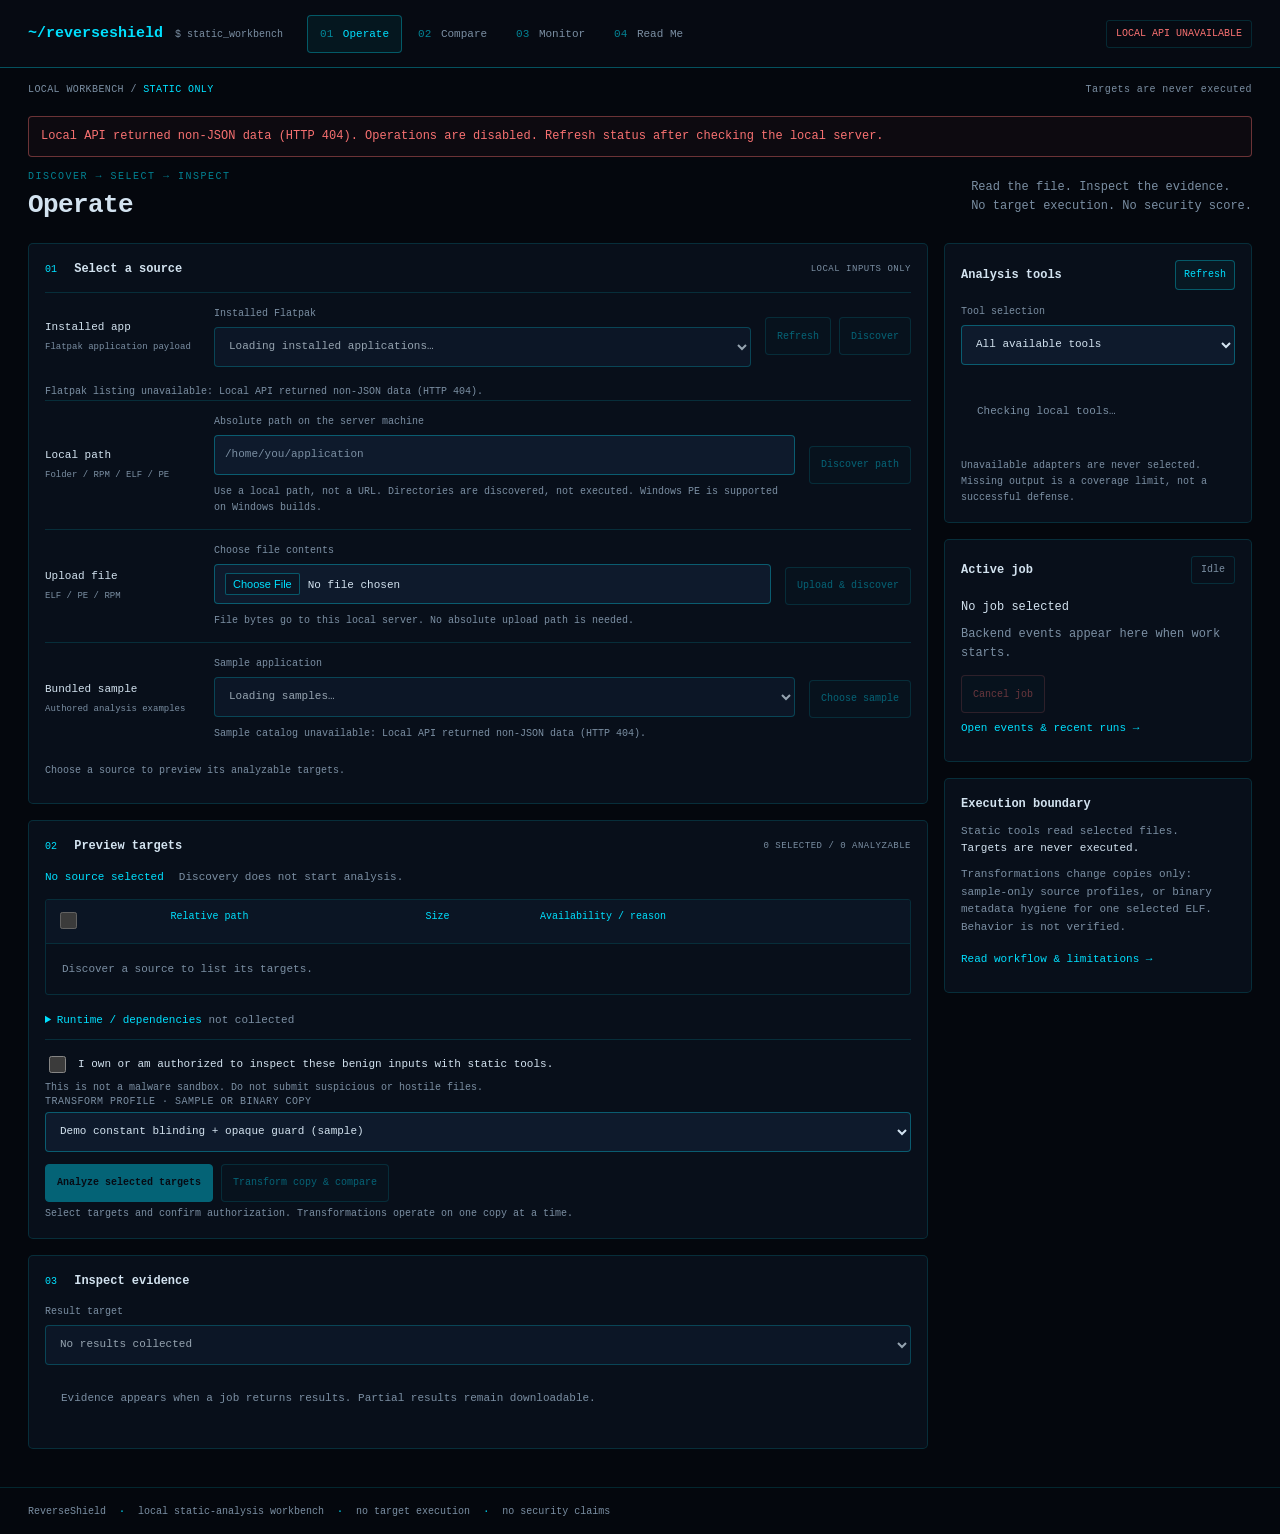
==== static/index.html @ f1658037 "Initial team edition v0.3.0-team" ====
<!doctype html>
<html lang="en">
<head>
  <meta charset="utf-8">
  <meta name="viewport" content="width=device-width,initial-scale=1">
  <meta name="color-scheme" content="dark">
  <title>ReverseShield — Static Analysis Workbench</title>
  <link rel="stylesheet" href="/static/workbench.css">
  <script src="/static/workbench.js" defer></script>
</head>
<body>
<a class="skip-link" href="#main">Skip to workbench</a>
<header class="masthead">
  <div class="brand"><span class="prompt">~/reverseshield</span><span class="path">$ static_workbench</span></div>
  <nav class="tabs" aria-label="Workbench views">
    <button type="button" class="tab active" data-page="operate" aria-current="page"><span>01</span> Operate</button>
    <button type="button" class="tab" data-page="compare"><span>02</span> Compare</button>
    <button type="button" class="tab" data-page="monitor"><span>03</span> Monitor</button>
    <button type="button" class="tab" data-page="readme"><span>04</span> Read Me</button>
  </nav>
  <span class="badge" id="connectionText" role="status">Connecting to local API…</span>
</header>
<main id="main" class="wrap">
  <div class="topline"><span>LOCAL WORKBENCH / <strong>STATIC ONLY</strong></span><span id="versionText">Targets are never executed</span></div>
  <div id="globalMessage" class="notice" role="alert" hidden></div>
  <section id="operate" class="page" aria-labelledby="operateTitle">
    <div class="page-head"><div><p class="eyebrow">Discover → select → inspect</p><h1 id="operateTitle">Operate</h1></div><p class="muted">Read the file. Inspect the evidence.<br>No target execution. No security score.</p></div>
    <div class="workbench-layout">
      <div class="main-col">
        <section class="panel" aria-labelledby="sourceTitle">
          <div class="panel-head"><h2 id="sourceTitle"><span class="step">01</span> Select a source</h2><span class="micro">LOCAL INPUTS ONLY</span></div>
          <div class="source-row"><div class="source-label">Installed app<span>Flatpak application payload</span></div><div class="field"><label for="appSelect">Installed Flatpak</label><select id="appSelect" disabled><option value="">Loading installed applications…</option></select></div><div class="actions"><button type="button" id="refreshAppsBtn" class="btn" disabled>Refresh</button><button type="button" id="discoverAppBtn" class="btn" disabled>Discover</button></div></div>
          <p id="appsMessage" class="field-help">Runtime dependencies are listed separately, not scanned.</p>
          <div class="source-row"><div class="source-label">Local path<span>Folder / RPM / ELF / PE</span></div><div class="field"><label for="localPath">Absolute path on the server machine</label><input id="localPath" type="text" placeholder="/home/you/application" autocomplete="off" spellcheck="false"><span class="field-help">Use a local path, not a URL. Directories are discovered, not executed. Windows PE is supported on Windows builds.</span></div><button type="button" id="discoverPathBtn" class="btn" disabled>Discover path</button></div>
          <div class="source-row"><div class="source-label">Upload file<span>ELF / PE / RPM</span></div><div class="field"><label for="fileInput">Choose file contents</label><input id="fileInput" type="file" accept=".elf,.exe,.dll,.rpm,application/octet-stream,application/x-rpm"><span class="field-help">File bytes go to this local server. No absolute upload path is needed.</span></div><button type="button" id="ingestBtn" class="btn" disabled>Upload & discover</button></div>
          <div class="source-row"><div class="source-label">Bundled sample<span>Authored analysis examples</span></div><div class="field"><label for="sampleSelect">Sample application</label><select id="sampleSelect" disabled><option value="">Loading samples…</option></select><span id="sampleDescription" class="field-help">Compiled samples are inspected, never launched. Windows targets are inspected as PE data.</span></div><button type="button" id="discoverSampleBtn" class="btn" disabled>Choose sample</button></div>
          <p id="discoveryState" class="inline-state" role="status">Choose a source to preview its analyzable targets.</p>
        </section>
        <section class="panel" aria-labelledby="targetsTitle">
          <div class="panel-head"><h2 id="targetsTitle"><span class="step">02</span> Preview targets</h2><span id="selectionCount" class="micro">NO SELECTION</span></div>
          <div class="selection-heading"><strong id="selectionName">No source selected</strong><span id="selectionDetail" class="muted">Discovery does not start analysis.</span></div>
          <div id="discoveryWarnings" class="notice warning" hidden></div>
          <div class="table-wrap targets"><table><caption class="sr-only">Discovered target files</caption><thead><tr><th scope="col"><input id="selectAllTargets" type="checkbox" aria-label="Select all analyzable targets" disabled></th><th scope="col">Relative path</th><th scope="col">Size</th><th scope="col">Availability / reason</th></tr></thead><tbody id="targetRows"><tr><td colspan="4" class="empty">Discover a source to list its targets.</td></tr></tbody></table></div>
          <details class="details"><summary>Runtime / dependencies <span id="runtimeSummary" class="muted">not collected</span></summary><pre id="runtimeDetails">No runtime information collected.</pre></details>
          <div class="run-controls"><label class="authorization"><input id="authorization" type="checkbox"><span>I own or am authorized to inspect these benign inputs with static tools.</span></label><p class="field-help">This is not a malware sandbox. Do not submit suspicious or hostile files.</p><label class="field"><span class="micro">TRANSFORM PROFILE · SAMPLE OR BINARY COPY</span><select id="protectionProfile"><option value="constant_blinding">Demo constant blinding + opaque guard (sample)</option><option value="symbol_removal">GNU symbol removal (sample)</option><option value="binary_hygiene">Binary metadata hygiene (any ELF/PE copy)</option></select></label><div class="actions"><button type="button" id="analyzeBtn" class="btn primary" disabled>Analyze selected targets</button><button type="button" id="stripCompareBtn" class="btn" disabled>Transform copy &amp; compare</button></div><p id="runHint" class="field-help">Select targets and confirm authorization. Source profiles are sample-only; binary metadata hygiene works on one selected ELF/PE copy.</p></div>
        </section>
        <section id="evidencePanel" class="panel" aria-label="Analysis evidence"><div class="panel-head"><h2><span class="step">03</span> Inspect evidence</h2><a id="downloadReportBtn" class="btn compact" hidden download>Download full JSON</a></div><div id="evidenceWarnings" class="notice warning" hidden></div><label class="field result-target" for="resultTargetSelect"><span>Result target</span><select id="resultTargetSelect" disabled><option value="">No results collected</option></select></label><div id="evidenceContent"><p class="empty">Evidence appears when a job returns results. Partial results remain downloadable.</p></div></section>
      </div>
      <aside class="side-col">
        <section class="panel" aria-labelledby="toolsTitle"><div class="panel-head"><h2 id="toolsTitle">Analysis tools</h2><button type="button" id="refreshStatusBtn" class="btn compact">Refresh</button></div><label class="field" for="toolMode"><span>Tool selection</span><select id="toolMode"><option value="all">All available tools</option><option value="manual">Manual selection / opt out</option></select></label><div id="toolList" class="tool-list"><p class="empty">Checking local tools…</p></div><p class="field-help">Unavailable adapters are never selected. Missing output is a coverage limit, not a successful defense.</p></section>
        <section id="activeJobPanel" class="panel" aria-label="Active job"><div class="panel-head"><h2>Active job</h2><span id="jobStatus" class="badge" role="status">Idle</span></div><p id="jobId" class="job-id">No job selected</p><p id="jobLatest" class="muted">Backend events appear here when work starts.</p><div class="actions"><button type="button" id="cancelJobBtn" class="btn danger" disabled>Cancel job</button><button type="button" id="resumeJobBtn" class="btn" hidden>Resume polling</button></div><button type="button" class="text-button" data-page="monitor">Open events & recent runs →</button></section>
        <section class="panel boundary"><h2>Execution boundary</h2><p>Static tools read selected files.<br><strong>Targets are never executed.</strong></p><p>Transformations change copies only: sample-only source profiles, or binary metadata hygiene for one selected ELF. Behavior is not verified.</p><button type="button" class="text-button" data-page="readme">Read workflow & limitations →</button></section>
      </aside>
    </div>
  </section>
  <section id="compare" class="page" hidden aria-labelledby="compareTitle"><div class="page-head"><div><p class="eyebrow">Original / transformed copy</p><h1 id="compareTitle">Compare</h1></div><div class="actions"><a id="comparisonReportLink" class="btn" hidden download>Download full JSON</a><a id="downloadArtifactBtn" class="btn" hidden download>Download stripped copy</a></div></div><div id="comparisonEmpty" class="panel empty">Run a sample comparison or a binary hygiene comparison to inspect before and after evidence.</div><div id="comparisonContent" hidden><div class="notice warning" id="comparisonWarnings"></div><div class="panel comparison-overview"><div class="panel-head"><h2 id="transformationState">Transformation evidence</h2><label class="field" for="compareMode"><span>Comparison view</span><select id="compareMode"><option value="basic">Basic metadata & differences</option><option value="pseudocode">Pseudocode</option><option value="graphs">Graphs</option><option value="all">All evidence</option></select></label></div><div id="transformationDetails"></div><div id="comparisonMetrics"></div><div id="comparisonDiffs"></div></div><p class="field-help comparison-note">Function selectors are independent. Matching names or addresses do not establish equivalent functions or behavior.</p><div class="compare-grid"><section class="panel"><div class="panel-head"><h2>Before · original sample</h2><span class="micro">UNMODIFIED</span></div><div id="compareBefore"></div></section><section class="panel"><div class="panel-head"><h2>After · stripped copy</h2><span class="micro">COPY ONLY</span></div><div id="compareAfter"></div></section></div></div></section>
  <section id="monitor" class="page" hidden aria-labelledby="monitorTitle"><div class="page-head"><div><p class="eyebrow">Backend events / recorded evidence</p><h1 id="monitorTitle">Monitor</h1></div><button type="button" id="refreshJobsBtn" class="btn">Refresh recent jobs</button></div><div class="monitor-layout"><section class="panel"><div class="panel-head"><h2>Live event stream</h2><span class="micro" id="eventCount">NO EVENTS</span></div><p id="monitorJobLabel" class="muted">Choose a job to inspect its events.</p><div id="monitorError" class="notice" hidden></div><div id="jobEvents" class="event-stream" role="log" aria-label="Actual backend job events" aria-live="polite" aria-relevant="additions" tabindex="0"><p class="empty">No backend events received.</p></div><p class="field-help">Only recorded backend events are displayed. No estimated progress or synthetic logs.</p></section><section class="panel"><div class="panel-head"><h2>Recent runs</h2><span class="micro">OPEN / RESUME</span></div><div id="recentJobs"><p class="empty">Loading recent jobs…</p></div><p class="field-help">Open a running job to resume polling. Reopen a finished job to inspect its report.</p></section></div></section>
  <section id="readme" class="page" hidden aria-labelledby="readmeTitle">
    <div class="page-head"><div><p class="eyebrow">Workflow / boundaries</p><h1 id="readmeTitle">Read Me</h1></div></div>
    <div class="read-layout"><article class="panel prose"><h2>From application to evidence</h2><ol><li><strong>Discover a source.</strong> Choose an installed Flatpak, enter an absolute local folder/RPM/ELF path, upload ELF/RPM bytes, or choose a bundled sample.</li><li><strong>Review the preview.</strong> Select the ELF targets you need. Non-analyzable entries show their reason. Runtime dependencies are listed separately; they are not scanned.</li><li><strong>Choose tools and authorize.</strong> All available analysis tools are selected by default. Use manual selection to opt out. Missing tools and partial results remain visible.</li><li><strong>Start a job.</strong> Monitor actual tool and phase events, cancel work when needed, and reopen recent runs. No percentage estimate is invented.</li><li><strong>Inspect the evidence.</strong> Browse metadata, functions, symbols, strings, pseudocode, actual graphs, and raw commands/output. Download the full JSON, including partial results.</li></ol></article><article class="panel prose"><h2>What comparison means</h2><p>Three profiles operate on <strong>copies</strong>: two sample-only source profiles (GNU symbol removal and a demo-grade constant-blinding transformation), and binary metadata hygiene for any selected ELF. Each is followed by a fresh static analysis.</p><p>They are labelled <strong>Symbol removal applied</strong>, <strong>Demo obfuscation applied</strong>, or <strong>Binary metadata hygiene applied</strong>. None is a protection certification or a reverse-engineering resistance score.</p><p>Before and after function selections are independent. Names may disappear after stripping; the interface does not claim matching functions or equivalent behavior.</p><h2>Hard boundaries</h2><ul><li>Targets are never executed. Dynamic analysis is disabled.</li><li>This is not a malware sandbox. Only submit benign files you own or are authorized to inspect.</li><li>Behavior is not verified before or after either transformation.</li><li>Unavailable pseudocode or graphs mean unavailable / not collected, not that a file is secure.</li><li>Displayed evidence can be capped for responsiveness; tool truncation and report limitations are shown. Use JSON for all returned evidence.</li><li>The page uses local assets only: no remote fonts, analysis services, or graph libraries.</li></ul></article></div>
  </section>
</main>
<footer>ReverseShield <span>·</span> local static-analysis workbench <span>·</span> no target execution <span>·</span> no security claims</footer>
<noscript><p class="notice">JavaScript is required to connect to the local analysis API.</p></noscript>
</body>
</html>
---- static/workbench.css ----
:root{
  --bg:#04070d; --bg2:#060a12; --card:#080f1a; --card2:#0b1524; --inset:#0e1a2c;
  --border:rgba(0,229,255,.14); --border-strong:rgba(0,229,255,.32);
  --accent:#00e0ff; --accent-dim:rgba(0,229,255,.55); --teal:#14b8a6;
  --text:#d3e3f0; --muted:#7b8fa3; --dim:#46586a;
  --good:#2dd4bf; --warn:#f5b544; --bad:#f87171;
  --mono:'Space Mono',monospace; --body:'JetBrains Mono',monospace;
  color-scheme:dark;
}
*{box-sizing:border-box}body{margin:0;background:var(--bg);color:var(--text);font:12px/1.6 var(--body);-webkit-font-smoothing:antialiased}button,input,select{font:inherit}button,a,input,select,summary{-webkit-tap-highlight-color:transparent}button{cursor:pointer}button:disabled{opacity:.4;cursor:not-allowed}button:focus-visible,input:focus-visible,select:focus-visible,summary:focus-visible,a:focus-visible,[tabindex]:focus-visible{outline:2px solid var(--accent);outline-offset:3px}input[type=checkbox]{accent-color:var(--accent);width:17px;height:17px;flex-shrink:0}input[type=text],input[type=search],input[type=file],select{min-height:40px;width:100%;min-width:0;color:var(--text);background:var(--inset);border:1px solid var(--border-strong);border-radius:4px;padding:8px 10px}input::placeholder{color:var(--muted)}input[type=file]{font-size:11px}input::file-selector-button{background:var(--card2);color:var(--accent);border:1px solid var(--border-strong);padding:4px 7px;margin-right:8px;border-radius:2px}a{color:var(--accent)}[hidden]{display:none!important}.sr-only{position:absolute;width:1px;height:1px;padding:0;margin:-1px;overflow:hidden;clip:rect(0,0,0,0);white-space:nowrap;border:0}.skip-link{position:fixed;top:-100px;left:20px;z-index:100;background:var(--accent);color:var(--bg);padding:10px}.skip-link:focus{top:10px}
.masthead{display:flex;align-items:center;gap:24px;min-height:68px;padding:12px 28px;background:var(--bg2);border-bottom:1px solid var(--border-strong);flex-wrap:wrap}.brand{font-family:var(--mono);display:flex;gap:12px;align-items:baseline}.prompt{font-weight:bold;color:var(--accent);font-size:15px}.path{color:var(--muted);font-size:10px}.tabs{display:flex;gap:3px;flex:1}.tab{padding:9px 12px;border:1px solid transparent;border-radius:4px;background:transparent;color:var(--muted);font:11px var(--mono);min-height:38px;white-space:nowrap}.tab span{color:var(--accent-dim);margin-right:3px}.tab:hover{color:var(--text);border-color:var(--border)}.tab.active{color:var(--accent);background:rgba(0,229,255,.06);border-color:var(--border-strong)}.badge{border:1px solid var(--border);padding:5px 9px;border-radius:3px;font-size:10px;color:var(--muted);overflow-wrap:anywhere}.badge.good{color:var(--good)}.badge.warning{color:var(--warn)}.badge.bad{color:var(--bad)}.wrap{max-width:1680px;margin:auto;padding:16px 28px 38px}.topline{display:flex;justify-content:space-between;gap:15px;font:10px var(--mono);color:var(--muted);letter-spacing:.4px;margin-bottom:21px}.topline strong{font-weight:400;color:var(--accent)}.page-head{display:flex;justify-content:space-between;gap:20px;align-items:center;margin:0 0 20px}.page-head p{margin:0}.eyebrow{color:var(--accent-dim);text-transform:uppercase;font:10px var(--mono);letter-spacing:1.5px}h1{font:700 26px/1.3 var(--mono);margin:7px 0 0;letter-spacing:-.6px}h2{font:700 12px/1.5 var(--mono);margin:0;color:var(--text)}h3{font:700 11px/1.5 var(--mono);margin:15px 0 8px;color:var(--accent)}p{margin:8px 0}.muted,.field-help{color:var(--muted)}.micro{font:9px var(--mono);color:var(--muted);letter-spacing:.5px}.workbench-layout{display:grid;grid-template-columns:minmax(0,1fr) 308px;gap:16px;align-items:start}.main-col,.side-col{display:grid;gap:16px;min-width:0}.panel{background:var(--card);border:1px solid var(--border);border-radius:5px;min-width:0;padding:16px}.panel-head{display:flex;justify-content:space-between;align-items:center;gap:10px;margin-bottom:14px;flex-wrap:wrap}.step{font-weight:400;color:var(--accent);font-size:10px;margin-right:10px}.source-row{display:grid;grid-template-columns:155px minmax(0,1fr) auto;align-items:center;gap:14px;border-top:1px solid var(--border);padding:13px 0}.source-row:first-of-type{border-top:0}.source-label{color:var(--text);font-size:11px}.source-label span{display:block;color:var(--muted);font-size:9px;margin-top:3px}.field{display:grid;gap:5px;min-width:0;font-size:11px}.field>label,.field>span:first-child{color:var(--muted);font-size:10px}.field-help{font-size:10px;line-height:1.6;margin:4px 0 0}.source-row>.actions{margin:0}.actions{display:flex;gap:8px;align-items:center;flex-wrap:wrap;margin-top:12px}.btn{display:inline-flex;align-items:center;justify-content:center;min-height:38px;padding:8px 11px;border:1px solid var(--border-strong);border-radius:4px;background:rgba(0,229,255,.045);color:var(--accent);font:10px/1.5 var(--mono);text-decoration:none}.btn:hover:not(:disabled){background:rgba(0,229,255,.12)}.btn.primary{background:var(--accent);border-color:var(--accent);color:var(--bg);font-weight:700}.btn.primary:hover:not(:disabled){background:#72efff}.btn.danger{border-color:rgba(248,113,113,.4);color:var(--bad)}.btn.compact{min-height:30px;padding:4px 8px}.text-button{padding:7px 0;border:0;color:var(--accent);background:none;text-align:left;font-size:11px}.inline-state{font-size:10px;color:var(--muted);min-height:16px}.notice{border:1px solid rgba(248,113,113,.4);border-radius:4px;background:rgba(248,113,113,.04);padding:10px 12px;margin:0 0 14px;color:var(--bad);overflow-wrap:anywhere}.notice.warning{color:var(--warn);border-color:rgba(245,181,68,.3);background:rgba(245,181,68,.04)}.notice ul{margin:5px 0;padding-left:18px}.selection-heading{display:flex;flex-wrap:wrap;gap:7px 15px;font-size:11px;margin-bottom:12px;overflow-wrap:anywhere}.selection-heading strong{color:var(--accent);font-weight:400}.table-wrap{overflow:auto;border:1px solid var(--border);border-radius:3px;max-height:410px}table{width:100%;border-collapse:collapse;font-size:11px}th,td{text-align:left;padding:9px 10px;border-bottom:1px solid var(--border);vertical-align:top}th{font:10px/1.5 var(--mono);color:var(--accent);background:var(--card2);position:sticky;top:0;z-index:1;white-space:nowrap}td{overflow-wrap:anywhere}tr:last-child td{border-bottom:0}tr.selected{background:rgba(0,229,255,.045)}td.path-cell{min-width:200px}td .muted{display:block;font-size:10px}.empty{color:var(--muted);padding:16px;font-size:11px;line-height:1.7}.details{border-bottom:1px solid var(--border);margin-top:8px}summary{cursor:pointer;padding:9px 0;color:var(--accent);font-size:11px}pre{white-space:pre-wrap;overflow-wrap:anywhere;overflow:auto;font:11px/1.7 var(--body);padding:13px;background:var(--bg2);border:1px solid var(--border);border-radius:3px;max-height:460px;margin:8px 0}.run-controls{padding-top:13px}.authorization{display:flex;align-items:center;gap:9px;font-size:11px;cursor:pointer}.tool-list{display:grid;margin:13px 0}.tool-row{display:flex;align-items:flex-start;gap:9px;padding:10px 0;border-bottom:1px solid var(--border);min-width:0}.tool-row:last-child{border-bottom:0}.tool-copy{min-width:0;flex:1}.tool-copy strong{font-size:11px;font-weight:400}.tool-copy small{display:block;color:var(--muted);font-size:9px;overflow-wrap:anywhere}.tool-state{font-size:9px;color:var(--good);white-space:nowrap}.tool-state.missing{color:var(--warn)}.boundary{font-size:11px;color:var(--muted)}.boundary h2{margin-bottom:10px}.boundary strong{color:var(--text);font-weight:400}.read-layout{display:grid;grid-template-columns:1.1fr 1fr;gap:16px}.prose{font-size:12px;color:var(--muted);padding:22px}.prose h2{color:var(--accent);margin:4px 0 14px}.prose li{margin:12px 0}.prose strong{color:var(--text);font-weight:400}.prose ul,.prose ol{padding-left:20px}footer{border-top:1px solid var(--border);padding:18px 28px;color:var(--muted);font:10px var(--mono)}footer span{color:var(--accent);margin:0 7px}
@media(min-width:1500px){.source-row{grid-template-columns:180px minmax(0,1fr) auto}}
@media(max-width:1100px){.masthead{gap:12px}.masthead>.badge{margin-left:auto}.brand .path{display:none}.workbench-layout{grid-template-columns:minmax(0,1fr) 270px}.source-row{grid-template-columns:1fr auto}.source-label{grid-column:1/-1;display:flex;gap:12px;align-items:baseline}.source-label span{margin:0}.source-row .field{grid-column:1}.wrap{padding-inline:18px}}
@media(max-width:850px){.workbench-layout{grid-template-columns:1fr}.side-col{grid-template-columns:1fr 1fr}.boundary{grid-column:1/-1}.read-layout{grid-template-columns:1fr}.masthead{padding:12px 18px}.tabs{order:3;width:100%;flex:auto}.wrap{padding-inline:14px}.page-head{align-items:flex-start}.topline{font-size:9px}.tool-list{max-height:400px;overflow:auto}}
@media(max-width:560px){.side-col{grid-template-columns:1fr}.page-head{display:block}.page-head>.muted{margin-top:9px}.source-row{grid-template-columns:1fr}.source-row .field{grid-column:auto}.source-row>.btn{justify-self:start}.source-label{grid-column:auto}.panel{padding:12px}.tab{flex:1;padding:9px 5px}.tab span{display:none}.badge{font-size:9px}.brand .prompt{font-size:13px}.btn,button.tab,select,input[type=text],input[type=file]{min-height:44px}.topline{flex-wrap:wrap;gap:5px}.authorization{align-items:flex-start}.actions .btn{flex:1}.source-row .actions .btn{flex:initial}footer{line-height:1.8}.read-layout .panel{padding:16px}}
@media(prefers-reduced-motion:reduce){*,*::before,*::after{animation:none!important;transition:none!important;scroll-behavior:auto!important}}
.event-row{display:grid;grid-template-columns:190px 170px minmax(0,1fr);gap:10px;padding:6px 0;border-bottom:1px solid var(--border);font:10px/1.55 var(--mono);align-items:baseline}
.event-row span{min-width:0;overflow-wrap:anywhere}
.event-time{color:var(--dim)}
.event-context{color:var(--accent-dim)}
.event-message{color:var(--text)}
.event-error .event-message{color:var(--bad)}
@media(max-width:850px){.event-row{grid-template-columns:1fr;gap:1px;padding:7px 0}}
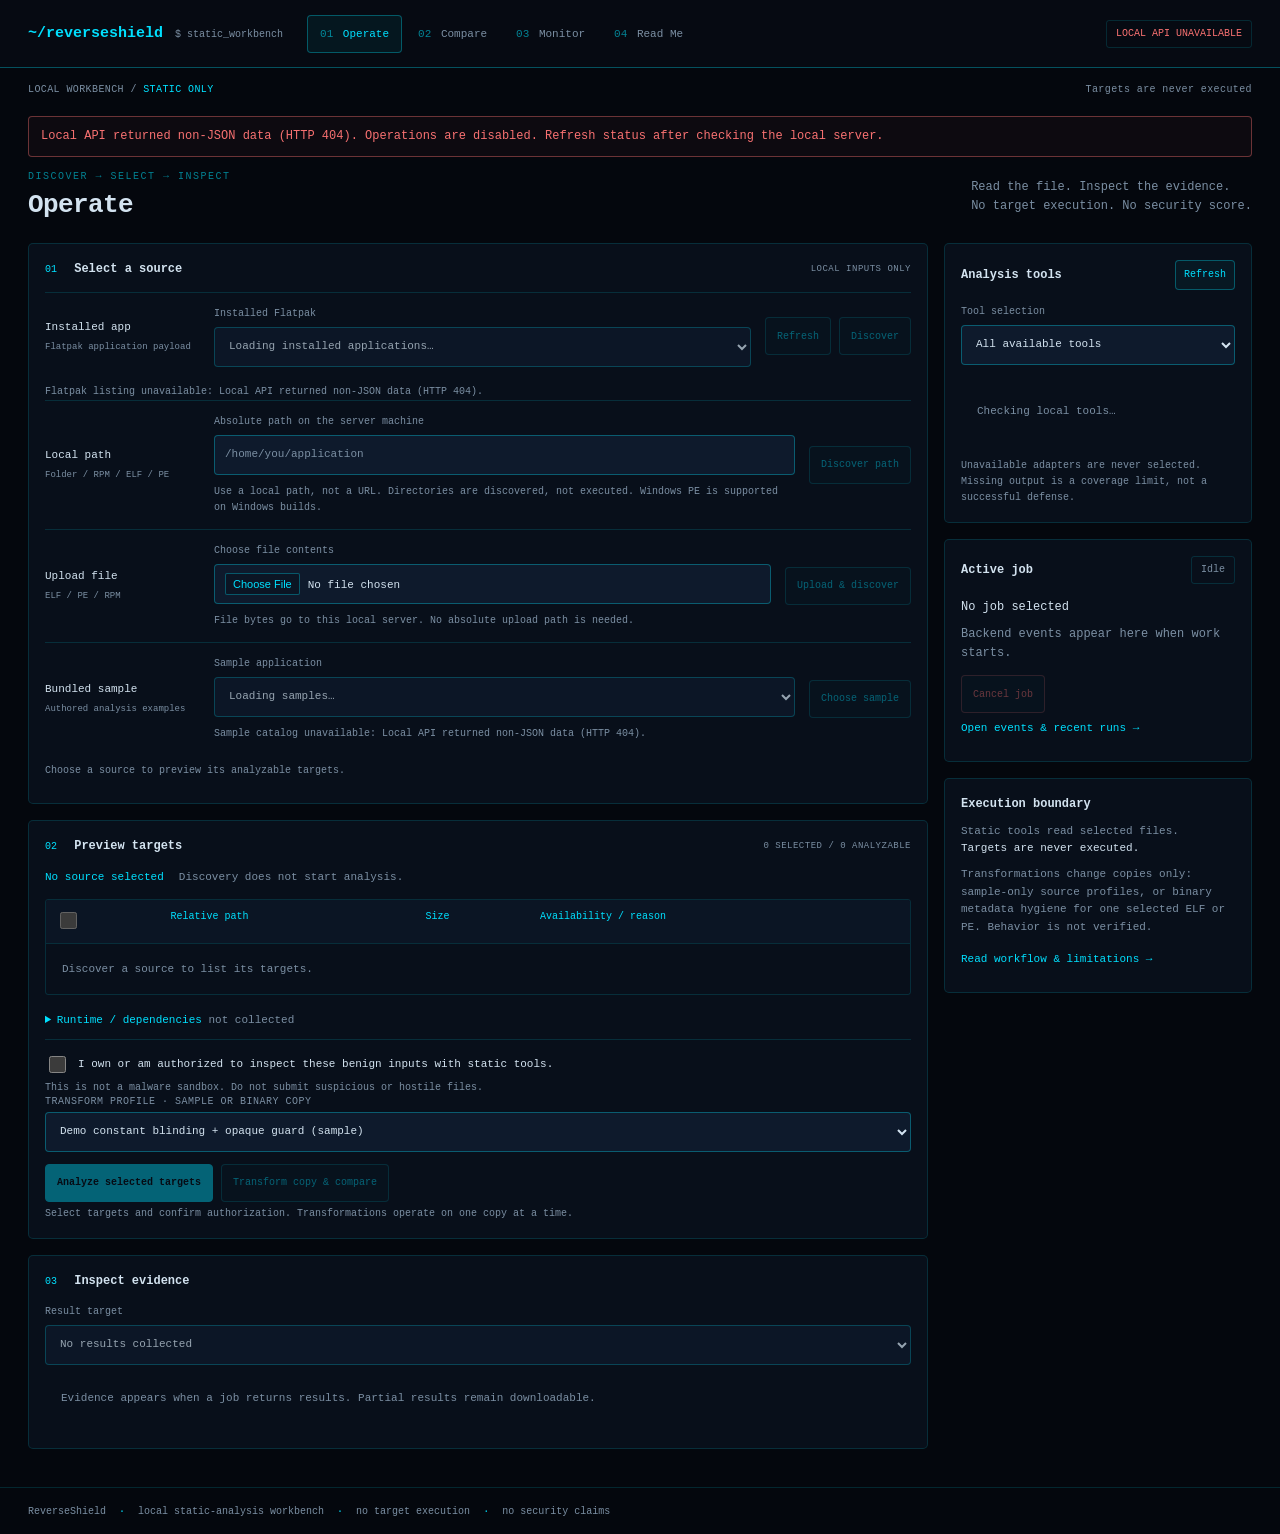
==== commit ee283a30: "feat: complete Day 1 Windows PE baseline" ====
--- a/static/index.html
+++ b/static/index.html
@@ -49,7 +49,7 @@
       <aside class="side-col">
         <section class="panel" aria-labelledby="toolsTitle"><div class="panel-head"><h2 id="toolsTitle">Analysis tools</h2><button type="button" id="refreshStatusBtn" class="btn compact">Refresh</button></div><label class="field" for="toolMode"><span>Tool selection</span><select id="toolMode"><option value="all">All available tools</option><option value="manual">Manual selection / opt out</option></select></label><div id="toolList" class="tool-list"><p class="empty">Checking local tools…</p></div><p class="field-help">Unavailable adapters are never selected. Missing output is a coverage limit, not a successful defense.</p></section>
         <section id="activeJobPanel" class="panel" aria-label="Active job"><div class="panel-head"><h2>Active job</h2><span id="jobStatus" class="badge" role="status">Idle</span></div><p id="jobId" class="job-id">No job selected</p><p id="jobLatest" class="muted">Backend events appear here when work starts.</p><div class="actions"><button type="button" id="cancelJobBtn" class="btn danger" disabled>Cancel job</button><button type="button" id="resumeJobBtn" class="btn" hidden>Resume polling</button></div><button type="button" class="text-button" data-page="monitor">Open events & recent runs →</button></section>
-        <section class="panel boundary"><h2>Execution boundary</h2><p>Static tools read selected files.<br><strong>Targets are never executed.</strong></p><p>Transformations change copies only: sample-only source profiles, or binary metadata hygiene for one selected ELF. Behavior is not verified.</p><button type="button" class="text-button" data-page="readme">Read workflow & limitations →</button></section>
+        <section class="panel boundary"><h2>Execution boundary</h2><p>Static tools read selected files.<br><strong>Targets are never executed.</strong></p><p>Transformations change copies only: sample-only source profiles, or binary metadata hygiene for one selected ELF or PE. Behavior is not verified.</p><button type="button" class="text-button" data-page="readme">Read workflow & limitations →</button></section>
       </aside>
     </div>
   </section>
@@ -57,7 +57,7 @@
   <section id="monitor" class="page" hidden aria-labelledby="monitorTitle"><div class="page-head"><div><p class="eyebrow">Backend events / recorded evidence</p><h1 id="monitorTitle">Monitor</h1></div><button type="button" id="refreshJobsBtn" class="btn">Refresh recent jobs</button></div><div class="monitor-layout"><section class="panel"><div class="panel-head"><h2>Live event stream</h2><span class="micro" id="eventCount">NO EVENTS</span></div><p id="monitorJobLabel" class="muted">Choose a job to inspect its events.</p><div id="monitorError" class="notice" hidden></div><div id="jobEvents" class="event-stream" role="log" aria-label="Actual backend job events" aria-live="polite" aria-relevant="additions" tabindex="0"><p class="empty">No backend events received.</p></div><p class="field-help">Only recorded backend events are displayed. No estimated progress or synthetic logs.</p></section><section class="panel"><div class="panel-head"><h2>Recent runs</h2><span class="micro">OPEN / RESUME</span></div><div id="recentJobs"><p class="empty">Loading recent jobs…</p></div><p class="field-help">Open a running job to resume polling. Reopen a finished job to inspect its report.</p></section></div></section>
   <section id="readme" class="page" hidden aria-labelledby="readmeTitle">
     <div class="page-head"><div><p class="eyebrow">Workflow / boundaries</p><h1 id="readmeTitle">Read Me</h1></div></div>
-    <div class="read-layout"><article class="panel prose"><h2>From application to evidence</h2><ol><li><strong>Discover a source.</strong> Choose an installed Flatpak, enter an absolute local folder/RPM/ELF path, upload ELF/RPM bytes, or choose a bundled sample.</li><li><strong>Review the preview.</strong> Select the ELF targets you need. Non-analyzable entries show their reason. Runtime dependencies are listed separately; they are not scanned.</li><li><strong>Choose tools and authorize.</strong> All available analysis tools are selected by default. Use manual selection to opt out. Missing tools and partial results remain visible.</li><li><strong>Start a job.</strong> Monitor actual tool and phase events, cancel work when needed, and reopen recent runs. No percentage estimate is invented.</li><li><strong>Inspect the evidence.</strong> Browse metadata, functions, symbols, strings, pseudocode, actual graphs, and raw commands/output. Download the full JSON, including partial results.</li></ol></article><article class="panel prose"><h2>What comparison means</h2><p>Three profiles operate on <strong>copies</strong>: two sample-only source profiles (GNU symbol removal and a demo-grade constant-blinding transformation), and binary metadata hygiene for any selected ELF. Each is followed by a fresh static analysis.</p><p>They are labelled <strong>Symbol removal applied</strong>, <strong>Demo obfuscation applied</strong>, or <strong>Binary metadata hygiene applied</strong>. None is a protection certification or a reverse-engineering resistance score.</p><p>Before and after function selections are independent. Names may disappear after stripping; the interface does not claim matching functions or equivalent behavior.</p><h2>Hard boundaries</h2><ul><li>Targets are never executed. Dynamic analysis is disabled.</li><li>This is not a malware sandbox. Only submit benign files you own or are authorized to inspect.</li><li>Behavior is not verified before or after either transformation.</li><li>Unavailable pseudocode or graphs mean unavailable / not collected, not that a file is secure.</li><li>Displayed evidence can be capped for responsiveness; tool truncation and report limitations are shown. Use JSON for all returned evidence.</li><li>The page uses local assets only: no remote fonts, analysis services, or graph libraries.</li></ul></article></div>
+    <div class="read-layout"><article class="panel prose"><h2>From application to evidence</h2><ol><li><strong>Discover a source.</strong> Choose an installed Flatpak, enter an absolute local folder/RPM/ELF/PE path, upload ELF/PE/RPM bytes, or choose a bundled sample.</li><li><strong>Review the preview.</strong> Select the ELF or PE targets you need. Each target shows its detected format. Non-analyzable entries show their reason. Runtime dependencies are listed separately; they are not scanned.</li><li><strong>Choose tools and authorize.</strong> All available analysis tools are selected by default. Use manual selection to opt out. Missing tools and partial results remain visible.</li><li><strong>Start a job.</strong> Monitor actual tool and phase events, cancel work when needed, and reopen recent runs. No percentage estimate is invented.</li><li><strong>Inspect the evidence.</strong> Browse metadata, functions, symbols, strings, pseudocode, actual graphs, and raw commands/output. Download the full JSON, including partial results.</li></ol></article><article class="panel prose"><h2>What comparison means</h2><p>Three profiles operate on <strong>copies</strong>: two sample-only source profiles (GNU symbol removal and a demo-grade constant-blinding transformation), and binary metadata hygiene for any selected ELF or PE. Each is followed by a fresh static analysis.</p><p>They are labelled <strong>Symbol removal applied</strong>, <strong>Demo obfuscation applied</strong>, or <strong>Binary metadata hygiene applied</strong>. None is a protection certification or a reverse-engineering resistance score.</p><p>Before and after function selections are independent. Names may disappear after stripping; the interface does not claim matching functions or equivalent behavior.</p><h2>Hard boundaries</h2><ul><li>Targets are never executed. Dynamic analysis is disabled.</li><li>This is not a malware sandbox. Only submit benign files you own or are authorized to inspect.</li><li>Behavior is not verified before or after either transformation.</li><li>Unavailable pseudocode or graphs mean unavailable / not collected, not that a file is secure.</li><li>Displayed evidence can be capped for responsiveness; tool truncation and report limitations are shown. Use JSON for all returned evidence.</li><li>The page uses local assets only: no remote fonts, analysis services, or graph libraries.</li></ul></article></div>
   </section>
 </main>
 <footer>ReverseShield <span>·</span> local static-analysis workbench <span>·</span> no target execution <span>·</span> no security claims</footer>
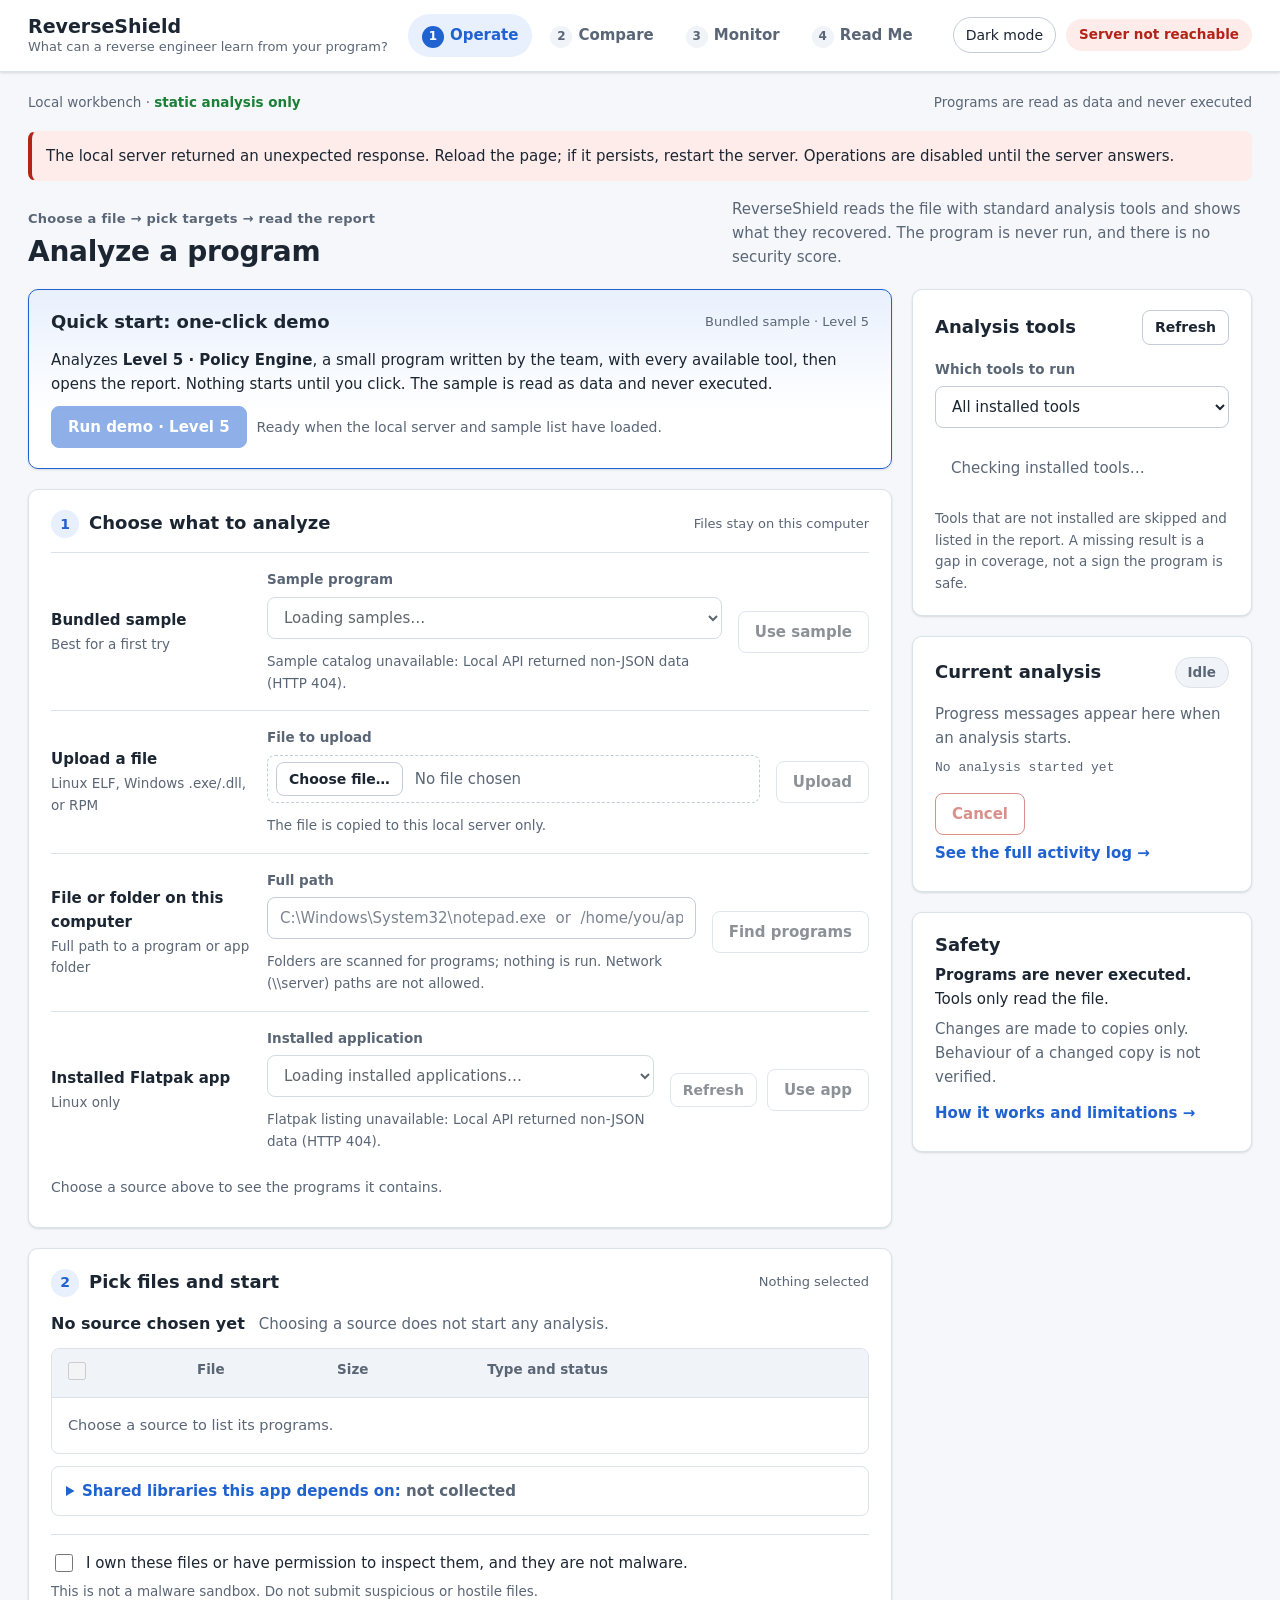
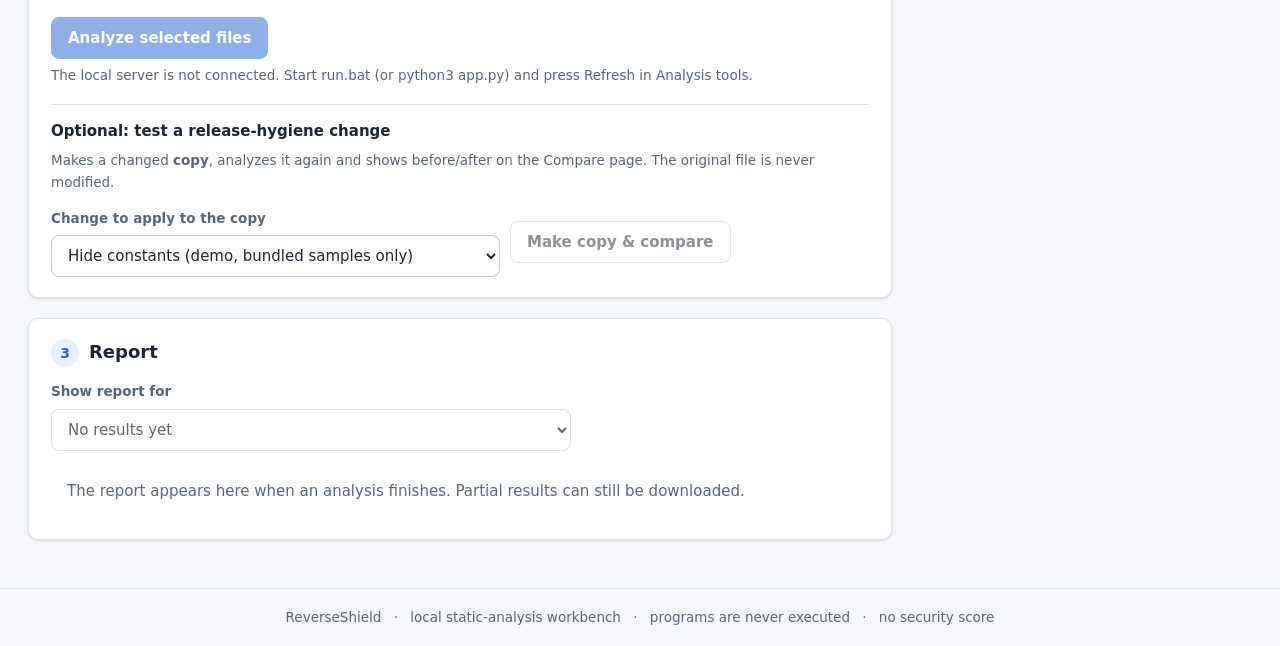
==== commit a5a34278: "Day 2 (Zayed): content metrics, Ghidra limits, one-click demo, comparison, security fixes **Descript" ====
--- a/static/index.html
+++ b/static/index.html
@@ -3,64 +3,215 @@
 <head>
   <meta charset="utf-8">
   <meta name="viewport" content="width=device-width,initial-scale=1">
-  <meta name="color-scheme" content="dark">
-  <title>ReverseShield — Static Analysis Workbench</title>
+  <meta name="color-scheme" content="light dark">
+  <title>ReverseShield — Reverse-Engineering Exposure Workbench</title>
   <link rel="stylesheet" href="/static/workbench.css">
   <script src="/static/workbench.js" defer></script>
 </head>
 <body>
 <a class="skip-link" href="#main">Skip to workbench</a>
 <header class="masthead">
-  <div class="brand"><span class="prompt">~/reverseshield</span><span class="path">$ static_workbench</span></div>
+  <div class="brand"><span class="prompt">ReverseShield</span><span class="path">What can a reverse engineer learn from your program?</span></div>
   <nav class="tabs" aria-label="Workbench views">
-    <button type="button" class="tab active" data-page="operate" aria-current="page"><span>01</span> Operate</button>
-    <button type="button" class="tab" data-page="compare"><span>02</span> Compare</button>
-    <button type="button" class="tab" data-page="monitor"><span>03</span> Monitor</button>
-    <button type="button" class="tab" data-page="readme"><span>04</span> Read Me</button>
+    <button type="button" class="tab active" data-page="operate" aria-current="page"><span>1</span>Operate</button>
+    <button type="button" class="tab" data-page="compare"><span>2</span>Compare</button>
+    <button type="button" class="tab" data-page="monitor"><span>3</span>Monitor</button>
+    <button type="button" class="tab" data-page="readme"><span>4</span>Read Me</button>
   </nav>
-  <span class="badge" id="connectionText" role="status">Connecting to local API…</span>
+  <div class="header-tools">
+    <button type="button" id="themeToggle" class="theme-toggle" aria-pressed="false">Dark mode</button>
+    <span class="badge" id="connectionText" role="status">Connecting to the local server…</span>
+  </div>
 </header>
 <main id="main" class="wrap">
-  <div class="topline"><span>LOCAL WORKBENCH / <strong>STATIC ONLY</strong></span><span id="versionText">Targets are never executed</span></div>
+  <div class="topline"><span>Local workbench · <strong>static analysis only</strong></span><span id="versionText">Programs are read as data and never executed</span></div>
   <div id="globalMessage" class="notice" role="alert" hidden></div>
+
   <section id="operate" class="page" aria-labelledby="operateTitle">
-    <div class="page-head"><div><p class="eyebrow">Discover → select → inspect</p><h1 id="operateTitle">Operate</h1></div><p class="muted">Read the file. Inspect the evidence.<br>No target execution. No security score.</p></div>
+    <div class="page-head">
+      <div><p class="eyebrow">Choose a file → pick targets → read the report</p><h1 id="operateTitle">Analyze a program</h1></div>
+      <p class="muted">ReverseShield reads the file with standard analysis tools and shows what they recovered. The program is never run, and there is no security score.</p>
+    </div>
     <div class="workbench-layout">
       <div class="main-col">
+        <section class="panel demo-panel" aria-labelledby="demoTitle">
+          <div class="panel-head"><h2 id="demoTitle">Quick start: one-click demo</h2><span class="micro">Bundled sample · Level 5</span></div>
+          <p>Analyzes <strong>Level 5 · Policy Engine</strong>, a small program written by the team, with every available tool, then opens the report. Nothing starts until you click. The sample is read as data and never executed.</p>
+          <div class="actions"><button type="button" id="runDemoBtn" class="btn primary" disabled>Run demo · Level 5</button><span id="demoState" class="inline-state" role="status" aria-live="polite">Ready when the local server and sample list have loaded.</span></div>
+        </section>
+
         <section class="panel" aria-labelledby="sourceTitle">
-          <div class="panel-head"><h2 id="sourceTitle"><span class="step">01</span> Select a source</h2><span class="micro">LOCAL INPUTS ONLY</span></div>
-          <div class="source-row"><div class="source-label">Installed app<span>Flatpak application payload</span></div><div class="field"><label for="appSelect">Installed Flatpak</label><select id="appSelect" disabled><option value="">Loading installed applications…</option></select></div><div class="actions"><button type="button" id="refreshAppsBtn" class="btn" disabled>Refresh</button><button type="button" id="discoverAppBtn" class="btn" disabled>Discover</button></div></div>
-          <p id="appsMessage" class="field-help">Runtime dependencies are listed separately, not scanned.</p>
-          <div class="source-row"><div class="source-label">Local path<span>Folder / RPM / ELF / PE</span></div><div class="field"><label for="localPath">Absolute path on the server machine</label><input id="localPath" type="text" placeholder="/home/you/application" autocomplete="off" spellcheck="false"><span class="field-help">Use a local path, not a URL. Directories are discovered, not executed. Windows PE is supported on Windows builds.</span></div><button type="button" id="discoverPathBtn" class="btn" disabled>Discover path</button></div>
-          <div class="source-row"><div class="source-label">Upload file<span>ELF / PE / RPM</span></div><div class="field"><label for="fileInput">Choose file contents</label><input id="fileInput" type="file" accept=".elf,.exe,.dll,.rpm,application/octet-stream,application/x-rpm"><span class="field-help">File bytes go to this local server. No absolute upload path is needed.</span></div><button type="button" id="ingestBtn" class="btn" disabled>Upload & discover</button></div>
-          <div class="source-row"><div class="source-label">Bundled sample<span>Authored analysis examples</span></div><div class="field"><label for="sampleSelect">Sample application</label><select id="sampleSelect" disabled><option value="">Loading samples…</option></select><span id="sampleDescription" class="field-help">Compiled samples are inspected, never launched. Windows targets are inspected as PE data.</span></div><button type="button" id="discoverSampleBtn" class="btn" disabled>Choose sample</button></div>
-          <p id="discoveryState" class="inline-state" role="status">Choose a source to preview its analyzable targets.</p>
-        </section>
+          <div class="panel-head"><h2 id="sourceTitle"><span class="step">1</span>Choose what to analyze</h2><span class="micro">Files stay on this computer</span></div>
+          <div class="source-row">
+            <div class="source-label">Bundled sample<span>Best for a first try</span></div>
+            <div class="field"><label for="sampleSelect">Sample program</label><select id="sampleSelect" disabled><option value="">Loading samples…</option></select><span id="sampleDescription" class="field-help">Samples are inspected, never launched.</span></div>
+            <button type="button" id="discoverSampleBtn" class="btn" disabled>Use sample</button>
+          </div>
+          <div class="source-row">
+            <div class="source-label">Upload a file<span>Linux ELF, Windows .exe/.dll, or RPM</span></div>
+            <div class="field"><span>File to upload</span><div class="file-picker"><label class="btn compact" for="fileInput">Choose file…</label><span id="fileName" class="file-name">No file chosen</span><input id="fileInput" class="sr-only" type="file" accept=".elf,.exe,.dll,.rpm,application/octet-stream,application/x-rpm"></div><span class="field-help">The file is copied to this local server only.</span></div>
+            <button type="button" id="ingestBtn" class="btn" disabled>Upload</button>
+          </div>
+          <div class="source-row">
+            <div class="source-label">File or folder on this computer<span>Full path to a program or app folder</span></div>
+            <div class="field"><label for="localPath">Full path</label><input id="localPath" type="text" placeholder="C:\Windows\System32\notepad.exe  or  /home/you/app" autocomplete="off" spellcheck="false"><span class="field-help">Folders are scanned for programs; nothing is run. Network (\\server) paths are not allowed.</span></div>
+            <button type="button" id="discoverPathBtn" class="btn" disabled>Find programs</button>
+          </div>
+          <div class="source-row">
+            <div class="source-label">Installed Flatpak app<span>Linux only</span></div>
+            <div class="field"><label for="appSelect">Installed application</label><select id="appSelect" disabled><option value="">Loading installed applications…</option></select><span id="appsMessage" class="field-help">Shared runtime libraries are listed, not scanned.</span></div>
+            <div class="actions"><button type="button" id="refreshAppsBtn" class="btn compact" disabled>Refresh</button><button type="button" id="discoverAppBtn" class="btn" disabled>Use app</button></div>
+          </div>
+          <p id="discoveryState" class="inline-state" role="status">Choose a source above to see the programs it contains.</p>
+        </section>
+
         <section class="panel" aria-labelledby="targetsTitle">
-          <div class="panel-head"><h2 id="targetsTitle"><span class="step">02</span> Preview targets</h2><span id="selectionCount" class="micro">NO SELECTION</span></div>
-          <div class="selection-heading"><strong id="selectionName">No source selected</strong><span id="selectionDetail" class="muted">Discovery does not start analysis.</span></div>
+          <div class="panel-head"><h2 id="targetsTitle"><span class="step">2</span>Pick files and start</h2><span id="selectionCount" class="micro">Nothing selected</span></div>
+          <div class="selection-heading"><strong id="selectionName">No source chosen yet</strong><span id="selectionDetail" class="muted">Choosing a source does not start any analysis.</span></div>
           <div id="discoveryWarnings" class="notice warning" hidden></div>
-          <div class="table-wrap targets"><table><caption class="sr-only">Discovered target files</caption><thead><tr><th scope="col"><input id="selectAllTargets" type="checkbox" aria-label="Select all analyzable targets" disabled></th><th scope="col">Relative path</th><th scope="col">Size</th><th scope="col">Availability / reason</th></tr></thead><tbody id="targetRows"><tr><td colspan="4" class="empty">Discover a source to list its targets.</td></tr></tbody></table></div>
-          <details class="details"><summary>Runtime / dependencies <span id="runtimeSummary" class="muted">not collected</span></summary><pre id="runtimeDetails">No runtime information collected.</pre></details>
-          <div class="run-controls"><label class="authorization"><input id="authorization" type="checkbox"><span>I own or am authorized to inspect these benign inputs with static tools.</span></label><p class="field-help">This is not a malware sandbox. Do not submit suspicious or hostile files.</p><label class="field"><span class="micro">TRANSFORM PROFILE · SAMPLE OR BINARY COPY</span><select id="protectionProfile"><option value="constant_blinding">Demo constant blinding + opaque guard (sample)</option><option value="symbol_removal">GNU symbol removal (sample)</option><option value="binary_hygiene">Binary metadata hygiene (any ELF/PE copy)</option></select></label><div class="actions"><button type="button" id="analyzeBtn" class="btn primary" disabled>Analyze selected targets</button><button type="button" id="stripCompareBtn" class="btn" disabled>Transform copy &amp; compare</button></div><p id="runHint" class="field-help">Select targets and confirm authorization. Source profiles are sample-only; binary metadata hygiene works on one selected ELF/PE copy.</p></div>
-        </section>
-        <section id="evidencePanel" class="panel" aria-label="Analysis evidence"><div class="panel-head"><h2><span class="step">03</span> Inspect evidence</h2><a id="downloadReportBtn" class="btn compact" hidden download>Download full JSON</a></div><div id="evidenceWarnings" class="notice warning" hidden></div><label class="field result-target" for="resultTargetSelect"><span>Result target</span><select id="resultTargetSelect" disabled><option value="">No results collected</option></select></label><div id="evidenceContent"><p class="empty">Evidence appears when a job returns results. Partial results remain downloadable.</p></div></section>
+          <div class="table-wrap targets"><table><caption class="sr-only">Programs found in the chosen source</caption><thead><tr><th scope="col"><input id="selectAllTargets" type="checkbox" aria-label="Select all programs that can be analyzed" disabled></th><th scope="col">File</th><th scope="col">Size</th><th scope="col">Type and status</th></tr></thead><tbody id="targetRows"><tr><td colspan="4" class="empty">Choose a source to list its programs.</td></tr></tbody></table></div>
+          <details class="details"><summary>Shared libraries this app depends on: <span id="runtimeSummary" class="muted">not collected</span></summary><pre id="runtimeDetails">No dependency information collected.</pre></details>
+          <div class="run-controls">
+            <label class="authorization"><input id="authorization" type="checkbox"><span>I own these files or have permission to inspect them, and they are not malware.</span></label>
+            <p class="field-help">This is not a malware sandbox. Do not submit suspicious or hostile files.</p>
+            <div id="ghidraOptions" class="ghidra-options" hidden>
+              <p class="warn-text">Ghidra (the decompiler) is selected. It may take several minutes on large files. It stops at the time limit below and its temporary files are deleted.</p>
+              <div class="option-row">
+                <label class="field" for="ghidraTimeout"><span>Ghidra time limit (seconds)</span><input id="ghidraTimeout" type="text" inputmode="numeric" pattern="[0-9]*" value="240" autocomplete="off"></label>
+                <label class="field" for="ghidraCpu"><span>Ghidra CPU cores</span><input id="ghidraCpu" type="text" inputmode="numeric" pattern="[0-9]*" value="2" autocomplete="off"></label>
+              </div>
+              <div id="largeTargetWarning" class="notice warning" role="alert" hidden><p id="largeTargetText">A large file is selected.</p><div class="actions"><button type="button" id="lightweightBtn" class="btn">Skip Ghidra (lightweight tools only)</button><label class="authorization"><input id="allowLargeGhidra" type="checkbox"><span>Run Ghidra anyway (may take several minutes)</span></label></div></div>
+            </div>
+            <div class="actions"><button type="button" id="analyzeBtn" class="btn primary" disabled>Analyze selected files</button></div>
+            <p id="runHint" class="field-help" role="status" aria-live="polite">Choose a source, select files and confirm the checkbox to enable analysis.</p>
+            <div class="compare-controls">
+              <h3>Optional: test a release-hygiene change</h3>
+              <p class="field-help">Makes a changed <strong>copy</strong>, analyzes it again and shows before/after on the Compare page. The original file is never modified.</p>
+              <div class="actions">
+                <label class="field" for="protectionProfile"><span>Change to apply to the copy</span><select id="protectionProfile"><option value="constant_blinding">Hide constants (demo, bundled samples only)</option><option value="symbol_removal">Remove symbol names (bundled samples only)</option><option value="binary_hygiene">Remove debug info and build metadata (any one file)</option></select></label>
+                <button type="button" id="stripCompareBtn" class="btn" disabled>Make copy &amp; compare</button>
+              </div>
+            </div>
+          </div>
+        </section>
+
+        <section id="evidencePanel" class="panel" aria-labelledby="resultsTitle" tabindex="-1">
+          <div class="panel-head"><h2 id="resultsTitle"><span class="step">3</span>Report</h2><a id="downloadReportBtn" class="btn compact" hidden download>Download full report (JSON)</a></div>
+          <div id="evidenceWarnings" class="notice warning" hidden></div>
+          <label class="field result-target" for="resultTargetSelect"><span>Show report for</span><select id="resultTargetSelect" disabled><option value="">No results yet</option></select></label>
+          <div id="evidenceContent"><p class="empty">The report appears here when an analysis finishes. Partial results can still be downloaded.</p></div>
+        </section>
       </div>
+
       <aside class="side-col">
-        <section class="panel" aria-labelledby="toolsTitle"><div class="panel-head"><h2 id="toolsTitle">Analysis tools</h2><button type="button" id="refreshStatusBtn" class="btn compact">Refresh</button></div><label class="field" for="toolMode"><span>Tool selection</span><select id="toolMode"><option value="all">All available tools</option><option value="manual">Manual selection / opt out</option></select></label><div id="toolList" class="tool-list"><p class="empty">Checking local tools…</p></div><p class="field-help">Unavailable adapters are never selected. Missing output is a coverage limit, not a successful defense.</p></section>
-        <section id="activeJobPanel" class="panel" aria-label="Active job"><div class="panel-head"><h2>Active job</h2><span id="jobStatus" class="badge" role="status">Idle</span></div><p id="jobId" class="job-id">No job selected</p><p id="jobLatest" class="muted">Backend events appear here when work starts.</p><div class="actions"><button type="button" id="cancelJobBtn" class="btn danger" disabled>Cancel job</button><button type="button" id="resumeJobBtn" class="btn" hidden>Resume polling</button></div><button type="button" class="text-button" data-page="monitor">Open events & recent runs →</button></section>
-        <section class="panel boundary"><h2>Execution boundary</h2><p>Static tools read selected files.<br><strong>Targets are never executed.</strong></p><p>Transformations change copies only: sample-only source profiles, or binary metadata hygiene for one selected ELF or PE. Behavior is not verified.</p><button type="button" class="text-button" data-page="readme">Read workflow & limitations →</button></section>
+        <section class="panel" aria-labelledby="toolsTitle">
+          <div class="panel-head"><h2 id="toolsTitle">Analysis tools</h2><button type="button" id="refreshStatusBtn" class="btn compact">Refresh</button></div>
+          <label class="field" for="toolMode"><span>Which tools to run</span><select id="toolMode"><option value="all">All installed tools</option><option value="manual">Let me choose</option></select></label>
+          <div id="toolList" class="tool-list"><p class="empty">Checking installed tools…</p></div>
+          <p class="field-help">Tools that are not installed are skipped and listed in the report. A missing result is a gap in coverage, not a sign the program is safe.</p>
+        </section>
+        <section id="activeJobPanel" class="panel" aria-labelledby="jobTitle">
+          <div class="panel-head"><h2 id="jobTitle">Current analysis</h2><span id="jobStatus" class="badge" role="status">Idle</span></div>
+          <p id="jobLatest" class="muted">Progress messages appear here when an analysis starts.</p>
+          <p id="jobId" class="job-id">No analysis started yet</p>
+          <div class="actions"><button type="button" id="cancelJobBtn" class="btn danger" disabled>Cancel</button><button type="button" id="resumeJobBtn" class="btn" hidden>Reconnect</button></div>
+          <button type="button" class="text-button" data-page="monitor">See the full activity log →</button>
+        </section>
+        <section class="panel boundary" aria-labelledby="safetyTitle">
+          <h2 id="safetyTitle">Safety</h2>
+          <p><strong>Programs are never executed.</strong> Tools only read the file.</p>
+          <p class="muted">Changes are made to copies only. Behaviour of a changed copy is not verified.</p>
+          <button type="button" class="text-button" data-page="readme">How it works and limitations →</button>
+        </section>
       </aside>
     </div>
   </section>
-  <section id="compare" class="page" hidden aria-labelledby="compareTitle"><div class="page-head"><div><p class="eyebrow">Original / transformed copy</p><h1 id="compareTitle">Compare</h1></div><div class="actions"><a id="comparisonReportLink" class="btn" hidden download>Download full JSON</a><a id="downloadArtifactBtn" class="btn" hidden download>Download stripped copy</a></div></div><div id="comparisonEmpty" class="panel empty">Run a sample comparison or a binary hygiene comparison to inspect before and after evidence.</div><div id="comparisonContent" hidden><div class="notice warning" id="comparisonWarnings"></div><div class="panel comparison-overview"><div class="panel-head"><h2 id="transformationState">Transformation evidence</h2><label class="field" for="compareMode"><span>Comparison view</span><select id="compareMode"><option value="basic">Basic metadata & differences</option><option value="pseudocode">Pseudocode</option><option value="graphs">Graphs</option><option value="all">All evidence</option></select></label></div><div id="transformationDetails"></div><div id="comparisonMetrics"></div><div id="comparisonDiffs"></div></div><p class="field-help comparison-note">Function selectors are independent. Matching names or addresses do not establish equivalent functions or behavior.</p><div class="compare-grid"><section class="panel"><div class="panel-head"><h2>Before · original sample</h2><span class="micro">UNMODIFIED</span></div><div id="compareBefore"></div></section><section class="panel"><div class="panel-head"><h2>After · stripped copy</h2><span class="micro">COPY ONLY</span></div><div id="compareAfter"></div></section></div></div></section>
-  <section id="monitor" class="page" hidden aria-labelledby="monitorTitle"><div class="page-head"><div><p class="eyebrow">Backend events / recorded evidence</p><h1 id="monitorTitle">Monitor</h1></div><button type="button" id="refreshJobsBtn" class="btn">Refresh recent jobs</button></div><div class="monitor-layout"><section class="panel"><div class="panel-head"><h2>Live event stream</h2><span class="micro" id="eventCount">NO EVENTS</span></div><p id="monitorJobLabel" class="muted">Choose a job to inspect its events.</p><div id="monitorError" class="notice" hidden></div><div id="jobEvents" class="event-stream" role="log" aria-label="Actual backend job events" aria-live="polite" aria-relevant="additions" tabindex="0"><p class="empty">No backend events received.</p></div><p class="field-help">Only recorded backend events are displayed. No estimated progress or synthetic logs.</p></section><section class="panel"><div class="panel-head"><h2>Recent runs</h2><span class="micro">OPEN / RESUME</span></div><div id="recentJobs"><p class="empty">Loading recent jobs…</p></div><p class="field-help">Open a running job to resume polling. Reopen a finished job to inspect its report.</p></section></div></section>
+
+  <section id="compare" class="page" hidden aria-labelledby="compareTitle">
+    <div class="page-head">
+      <div><p class="eyebrow">Original file vs. changed copy</p><h1 id="compareTitle">Compare before and after</h1></div>
+      <div class="actions"><a id="comparisonReportLink" class="btn" hidden download>Download full report (JSON)</a><a id="downloadArtifactBtn" class="btn" hidden download>Download changed copy</a></div>
+    </div>
+    <div id="comparisonEmpty" class="panel empty">No comparison yet. On the Operate page, choose a change under “Optional: test a release-hygiene change” and press <strong>Make copy &amp; compare</strong>.</div>
+    <div id="comparisonContent" hidden>
+      <div class="notice warning" id="comparisonWarnings"></div>
+      <div class="panel comparison-overview">
+        <div class="panel-head"><h2 id="transformationState">Change applied</h2><label class="field" for="compareMode"><span>Show in the panels below</span><select id="compareMode"><option value="basic">Summary and metrics</option><option value="pseudocode">Recovered code (pseudocode)</option><option value="graphs">Call graphs</option><option value="all">Everything</option></select></label></div>
+        <div id="transformationDetails"></div>
+        <div id="comparisonSummary" class="summary-grid" aria-label="What changed and what did not change"></div>
+        <div id="comparisonMetrics"></div>
+        <div id="comparisonFunctions"></div>
+        <div id="comparisonDiffs"></div>
+      </div>
+      <div id="comparisonLimitations" class="panel limitations-box" aria-label="Comparison limitations"></div>
+      <p class="field-help comparison-note">The two panels below are independent. A function with the same name or address in both does not prove it does the same thing.</p>
+      <div class="compare-grid">
+        <section class="panel"><div class="panel-head"><h2 id="compareBeforeTitle">Before · original sample</h2><span class="badge">Unchanged</span></div><div id="compareBefore"></div></section>
+        <section class="panel"><div class="panel-head"><h2 id="compareAfterTitle">After · changed copy</h2><span class="badge">Copy only</span></div><div id="compareAfter"></div></section>
+      </div>
+    </div>
+  </section>
+
+  <section id="monitor" class="page" hidden aria-labelledby="monitorTitle">
+    <div class="page-head">
+      <div><p class="eyebrow">Live messages from the analysis tools</p><h1 id="monitorTitle">Activity log</h1></div>
+      <button type="button" id="refreshJobsBtn" class="btn">Refresh list</button>
+    </div>
+    <div class="monitor-layout">
+      <section class="panel" aria-labelledby="eventsTitle">
+        <div class="panel-head"><h2 id="eventsTitle">Messages</h2><span class="micro" id="eventCount">No messages yet</span></div>
+        <p id="monitorJobLabel" class="muted">Start an analysis or open a previous one to see its messages.</p>
+        <div id="monitorError" class="notice" hidden></div>
+        <div id="jobEvents" class="event-stream" role="log" aria-label="Messages recorded by the analysis server" aria-live="polite" aria-relevant="additions" tabindex="0"><p class="empty">No messages received yet.</p></div>
+        <p class="field-help">Only real messages from the server are shown. There is no estimated progress bar.</p>
+      </section>
+      <section class="panel" aria-labelledby="recentTitle">
+        <div class="panel-head"><h2 id="recentTitle">Previous analyses</h2></div>
+        <div id="recentJobs"><p class="empty">Loading…</p></div>
+        <p class="field-help">Open a finished analysis to see its report again, or reconnect to one that is still running.</p>
+      </section>
+    </div>
+  </section>
+
   <section id="readme" class="page" hidden aria-labelledby="readmeTitle">
-    <div class="page-head"><div><p class="eyebrow">Workflow / boundaries</p><h1 id="readmeTitle">Read Me</h1></div></div>
-    <div class="read-layout"><article class="panel prose"><h2>From application to evidence</h2><ol><li><strong>Discover a source.</strong> Choose an installed Flatpak, enter an absolute local folder/RPM/ELF/PE path, upload ELF/PE/RPM bytes, or choose a bundled sample.</li><li><strong>Review the preview.</strong> Select the ELF or PE targets you need. Each target shows its detected format. Non-analyzable entries show their reason. Runtime dependencies are listed separately; they are not scanned.</li><li><strong>Choose tools and authorize.</strong> All available analysis tools are selected by default. Use manual selection to opt out. Missing tools and partial results remain visible.</li><li><strong>Start a job.</strong> Monitor actual tool and phase events, cancel work when needed, and reopen recent runs. No percentage estimate is invented.</li><li><strong>Inspect the evidence.</strong> Browse metadata, functions, symbols, strings, pseudocode, actual graphs, and raw commands/output. Download the full JSON, including partial results.</li></ol></article><article class="panel prose"><h2>What comparison means</h2><p>Three profiles operate on <strong>copies</strong>: two sample-only source profiles (GNU symbol removal and a demo-grade constant-blinding transformation), and binary metadata hygiene for any selected ELF or PE. Each is followed by a fresh static analysis.</p><p>They are labelled <strong>Symbol removal applied</strong>, <strong>Demo obfuscation applied</strong>, or <strong>Binary metadata hygiene applied</strong>. None is a protection certification or a reverse-engineering resistance score.</p><p>Before and after function selections are independent. Names may disappear after stripping; the interface does not claim matching functions or equivalent behavior.</p><h2>Hard boundaries</h2><ul><li>Targets are never executed. Dynamic analysis is disabled.</li><li>This is not a malware sandbox. Only submit benign files you own or are authorized to inspect.</li><li>Behavior is not verified before or after either transformation.</li><li>Unavailable pseudocode or graphs mean unavailable / not collected, not that a file is secure.</li><li>Displayed evidence can be capped for responsiveness; tool truncation and report limitations are shown. Use JSON for all returned evidence.</li><li>The page uses local assets only: no remote fonts, analysis services, or graph libraries.</li></ul></article></div>
+    <div class="page-head"><div><p class="eyebrow">Plain-language guide</p><h1 id="readmeTitle">How ReverseShield works</h1></div></div>
+    <div class="read-layout">
+      <article class="panel prose">
+        <h2>From a program to a report</h2>
+        <ol>
+          <li><strong>Choose a source.</strong> A bundled sample, an uploaded file, a file or folder on this computer, or (on Linux) an installed Flatpak app.</li>
+          <li><strong>Pick the files.</strong> Each program shows its type: <strong>ELF</strong> (Linux) or <strong>PE</strong> (Windows). Files that cannot be analyzed show why.</li>
+          <li><strong>Confirm and start.</strong> All installed tools run by default; choose “Let me choose” to skip some.</li>
+          <li><strong>Watch the activity log.</strong> Each tool’s messages appear live. You can cancel at any time.</li>
+          <li><strong>Read the report.</strong> It starts with plain-language findings: names, debug information, file paths and code that could be recovered. Details are in the tabs below the findings.</li>
+        </ol>
+        <h2>What the numbers mean</h2>
+        <ul>
+          <li><strong>Symbol names</strong> are function and variable names left in the file. They make reverse engineering much easier.</li>
+          <li><strong>Debug information</strong> can reveal source file names, line numbers and variable types.</li>
+          <li><strong>Entropy</strong> runs from 0 to 8. Normal code is about 4–6; values near 8 usually mean compressed or encrypted data.</li>
+          <li><strong>Imports</strong> are functions the program borrows from system libraries. They hint at what it does (files, network, crypto).</li>
+          <li><strong>N/A</strong> means “not collected” (for example a tool was not installed). It never means zero.</li>
+        </ul>
+      </article>
+      <article class="panel prose">
+        <h2>What a comparison shows</h2>
+        <p>You can apply one change to a <strong>copy</strong> and analyze it again: hide constants (demo), remove symbol names, or remove debug info and build metadata. The Compare page lists what changed, what did not, and which functions still match.</p>
+        <p>None of these changes is real protection or a security certificate. Ghidra can usually still recover the program logic.</p>
+        <h2>Hard limits</h2>
+        <ul>
+          <li>Programs are never executed. Dynamic analysis is disabled.</li>
+          <li>This is not a malware sandbox. Only use files you own or are allowed to inspect.</li>
+          <li>The behaviour of a changed copy is not tested.</li>
+          <li>Missing pseudocode or graphs means “not collected”, not “secure”.</li>
+          <li>Long tables and graphs are shortened on screen; the downloaded JSON report has everything collected.</li>
+          <li>The page uses only local files: no web fonts, cloud services or tracking.</li>
+        </ul>
+      </article>
+    </div>
   </section>
 </main>
-<footer>ReverseShield <span>·</span> local static-analysis workbench <span>·</span> no target execution <span>·</span> no security claims</footer>
-<noscript><p class="notice">JavaScript is required to connect to the local analysis API.</p></noscript>
+<footer>ReverseShield <span>·</span> local static-analysis workbench <span>·</span> programs are never executed <span>·</span> no security score</footer>
+<noscript><p class="notice">JavaScript is required to connect to the local analysis server.</p></noscript>
 </body>
 </html>
--- a/static/workbench.css
+++ b/static/workbench.css
@@ -1,23 +1,228 @@
+/*
+ * ReverseShield UI theme — calm, high-contrast, readable.
+ * Light by default; dark follows the OS setting or the header toggle.
+ * Body text uses the system font; monospace is only for code, hashes and logs.
+ */
 :root{
-  --bg:#04070d; --bg2:#060a12; --card:#080f1a; --card2:#0b1524; --inset:#0e1a2c;
-  --border:rgba(0,229,255,.14); --border-strong:rgba(0,229,255,.32);
-  --accent:#00e0ff; --accent-dim:rgba(0,229,255,.55); --teal:#14b8a6;
-  --text:#d3e3f0; --muted:#7b8fa3; --dim:#46586a;
-  --good:#2dd4bf; --warn:#f5b544; --bad:#f87171;
-  --mono:'Space Mono',monospace; --body:'JetBrains Mono',monospace;
-  color-scheme:dark;
+  --bg:#f5f7fa; --surface:#ffffff; --surface-2:#f0f3f7; --border:#dce2ea; --border-strong:#c3ccd8;
+  --text:#1c2632; --muted:#5a6676; --accent:#1f62d0; --accent-hover:#1a54b3; --accent-text:#ffffff; --accent-soft:#e8f0fd;
+  --good:#1a7f37; --good-soft:#e7f5ec; --warn:#8a5a00; --warn-soft:#fff5dc; --bad:#b42318; --bad-soft:#fdecea;
+  --shadow:0 1px 2px rgba(16,24,40,.06),0 1px 3px rgba(16,24,40,.08);
+  --font:system-ui,-apple-system,"Segoe UI",Roboto,"Helvetica Neue",Arial,"Noto Sans",sans-serif;
+  --mono:ui-monospace,"Cascadia Mono","Cascadia Code",Consolas,"SF Mono",Menlo,monospace;
+  --radius:10px;
+  color-scheme:light;
 }
-*{box-sizing:border-box}body{margin:0;background:var(--bg);color:var(--text);font:12px/1.6 var(--body);-webkit-font-smoothing:antialiased}button,input,select{font:inherit}button,a,input,select,summary{-webkit-tap-highlight-color:transparent}button{cursor:pointer}button:disabled{opacity:.4;cursor:not-allowed}button:focus-visible,input:focus-visible,select:focus-visible,summary:focus-visible,a:focus-visible,[tabindex]:focus-visible{outline:2px solid var(--accent);outline-offset:3px}input[type=checkbox]{accent-color:var(--accent);width:17px;height:17px;flex-shrink:0}input[type=text],input[type=search],input[type=file],select{min-height:40px;width:100%;min-width:0;color:var(--text);background:var(--inset);border:1px solid var(--border-strong);border-radius:4px;padding:8px 10px}input::placeholder{color:var(--muted)}input[type=file]{font-size:11px}input::file-selector-button{background:var(--card2);color:var(--accent);border:1px solid var(--border-strong);padding:4px 7px;margin-right:8px;border-radius:2px}a{color:var(--accent)}[hidden]{display:none!important}.sr-only{position:absolute;width:1px;height:1px;padding:0;margin:-1px;overflow:hidden;clip:rect(0,0,0,0);white-space:nowrap;border:0}.skip-link{position:fixed;top:-100px;left:20px;z-index:100;background:var(--accent);color:var(--bg);padding:10px}.skip-link:focus{top:10px}
-.masthead{display:flex;align-items:center;gap:24px;min-height:68px;padding:12px 28px;background:var(--bg2);border-bottom:1px solid var(--border-strong);flex-wrap:wrap}.brand{font-family:var(--mono);display:flex;gap:12px;align-items:baseline}.prompt{font-weight:bold;color:var(--accent);font-size:15px}.path{color:var(--muted);font-size:10px}.tabs{display:flex;gap:3px;flex:1}.tab{padding:9px 12px;border:1px solid transparent;border-radius:4px;background:transparent;color:var(--muted);font:11px var(--mono);min-height:38px;white-space:nowrap}.tab span{color:var(--accent-dim);margin-right:3px}.tab:hover{color:var(--text);border-color:var(--border)}.tab.active{color:var(--accent);background:rgba(0,229,255,.06);border-color:var(--border-strong)}.badge{border:1px solid var(--border);padding:5px 9px;border-radius:3px;font-size:10px;color:var(--muted);overflow-wrap:anywhere}.badge.good{color:var(--good)}.badge.warning{color:var(--warn)}.badge.bad{color:var(--bad)}.wrap{max-width:1680px;margin:auto;padding:16px 28px 38px}.topline{display:flex;justify-content:space-between;gap:15px;font:10px var(--mono);color:var(--muted);letter-spacing:.4px;margin-bottom:21px}.topline strong{font-weight:400;color:var(--accent)}.page-head{display:flex;justify-content:space-between;gap:20px;align-items:center;margin:0 0 20px}.page-head p{margin:0}.eyebrow{color:var(--accent-dim);text-transform:uppercase;font:10px var(--mono);letter-spacing:1.5px}h1{font:700 26px/1.3 var(--mono);margin:7px 0 0;letter-spacing:-.6px}h2{font:700 12px/1.5 var(--mono);margin:0;color:var(--text)}h3{font:700 11px/1.5 var(--mono);margin:15px 0 8px;color:var(--accent)}p{margin:8px 0}.muted,.field-help{color:var(--muted)}.micro{font:9px var(--mono);color:var(--muted);letter-spacing:.5px}.workbench-layout{display:grid;grid-template-columns:minmax(0,1fr) 308px;gap:16px;align-items:start}.main-col,.side-col{display:grid;gap:16px;min-width:0}.panel{background:var(--card);border:1px solid var(--border);border-radius:5px;min-width:0;padding:16px}.panel-head{display:flex;justify-content:space-between;align-items:center;gap:10px;margin-bottom:14px;flex-wrap:wrap}.step{font-weight:400;color:var(--accent);font-size:10px;margin-right:10px}.source-row{display:grid;grid-template-columns:155px minmax(0,1fr) auto;align-items:center;gap:14px;border-top:1px solid var(--border);padding:13px 0}.source-row:first-of-type{border-top:0}.source-label{color:var(--text);font-size:11px}.source-label span{display:block;color:var(--muted);font-size:9px;margin-top:3px}.field{display:grid;gap:5px;min-width:0;font-size:11px}.field>label,.field>span:first-child{color:var(--muted);font-size:10px}.field-help{font-size:10px;line-height:1.6;margin:4px 0 0}.source-row>.actions{margin:0}.actions{display:flex;gap:8px;align-items:center;flex-wrap:wrap;margin-top:12px}.btn{display:inline-flex;align-items:center;justify-content:center;min-height:38px;padding:8px 11px;border:1px solid var(--border-strong);border-radius:4px;background:rgba(0,229,255,.045);color:var(--accent);font:10px/1.5 var(--mono);text-decoration:none}.btn:hover:not(:disabled){background:rgba(0,229,255,.12)}.btn.primary{background:var(--accent);border-color:var(--accent);color:var(--bg);font-weight:700}.btn.primary:hover:not(:disabled){background:#72efff}.btn.danger{border-color:rgba(248,113,113,.4);color:var(--bad)}.btn.compact{min-height:30px;padding:4px 8px}.text-button{padding:7px 0;border:0;color:var(--accent);background:none;text-align:left;font-size:11px}.inline-state{font-size:10px;color:var(--muted);min-height:16px}.notice{border:1px solid rgba(248,113,113,.4);border-radius:4px;background:rgba(248,113,113,.04);padding:10px 12px;margin:0 0 14px;color:var(--bad);overflow-wrap:anywhere}.notice.warning{color:var(--warn);border-color:rgba(245,181,68,.3);background:rgba(245,181,68,.04)}.notice ul{margin:5px 0;padding-left:18px}.selection-heading{display:flex;flex-wrap:wrap;gap:7px 15px;font-size:11px;margin-bottom:12px;overflow-wrap:anywhere}.selection-heading strong{color:var(--accent);font-weight:400}.table-wrap{overflow:auto;border:1px solid var(--border);border-radius:3px;max-height:410px}table{width:100%;border-collapse:collapse;font-size:11px}th,td{text-align:left;padding:9px 10px;border-bottom:1px solid var(--border);vertical-align:top}th{font:10px/1.5 var(--mono);color:var(--accent);background:var(--card2);position:sticky;top:0;z-index:1;white-space:nowrap}td{overflow-wrap:anywhere}tr:last-child td{border-bottom:0}tr.selected{background:rgba(0,229,255,.045)}td.path-cell{min-width:200px}td .muted{display:block;font-size:10px}.empty{color:var(--muted);padding:16px;font-size:11px;line-height:1.7}.details{border-bottom:1px solid var(--border);margin-top:8px}summary{cursor:pointer;padding:9px 0;color:var(--accent);font-size:11px}pre{white-space:pre-wrap;overflow-wrap:anywhere;overflow:auto;font:11px/1.7 var(--body);padding:13px;background:var(--bg2);border:1px solid var(--border);border-radius:3px;max-height:460px;margin:8px 0}.run-controls{padding-top:13px}.authorization{display:flex;align-items:center;gap:9px;font-size:11px;cursor:pointer}.tool-list{display:grid;margin:13px 0}.tool-row{display:flex;align-items:flex-start;gap:9px;padding:10px 0;border-bottom:1px solid var(--border);min-width:0}.tool-row:last-child{border-bottom:0}.tool-copy{min-width:0;flex:1}.tool-copy strong{font-size:11px;font-weight:400}.tool-copy small{display:block;color:var(--muted);font-size:9px;overflow-wrap:anywhere}.tool-state{font-size:9px;color:var(--good);white-space:nowrap}.tool-state.missing{color:var(--warn)}.boundary{font-size:11px;color:var(--muted)}.boundary h2{margin-bottom:10px}.boundary strong{color:var(--text);font-weight:400}.read-layout{display:grid;grid-template-columns:1.1fr 1fr;gap:16px}.prose{font-size:12px;color:var(--muted);padding:22px}.prose h2{color:var(--accent);margin:4px 0 14px}.prose li{margin:12px 0}.prose strong{color:var(--text);font-weight:400}.prose ul,.prose ol{padding-left:20px}footer{border-top:1px solid var(--border);padding:18px 28px;color:var(--muted);font:10px var(--mono)}footer span{color:var(--accent);margin:0 7px}
-@media(min-width:1500px){.source-row{grid-template-columns:180px minmax(0,1fr) auto}}
-@media(max-width:1100px){.masthead{gap:12px}.masthead>.badge{margin-left:auto}.brand .path{display:none}.workbench-layout{grid-template-columns:minmax(0,1fr) 270px}.source-row{grid-template-columns:1fr auto}.source-label{grid-column:1/-1;display:flex;gap:12px;align-items:baseline}.source-label span{margin:0}.source-row .field{grid-column:1}.wrap{padding-inline:18px}}
-@media(max-width:850px){.workbench-layout{grid-template-columns:1fr}.side-col{grid-template-columns:1fr 1fr}.boundary{grid-column:1/-1}.read-layout{grid-template-columns:1fr}.masthead{padding:12px 18px}.tabs{order:3;width:100%;flex:auto}.wrap{padding-inline:14px}.page-head{align-items:flex-start}.topline{font-size:9px}.tool-list{max-height:400px;overflow:auto}}
-@media(max-width:560px){.side-col{grid-template-columns:1fr}.page-head{display:block}.page-head>.muted{margin-top:9px}.source-row{grid-template-columns:1fr}.source-row .field{grid-column:auto}.source-row>.btn{justify-self:start}.source-label{grid-column:auto}.panel{padding:12px}.tab{flex:1;padding:9px 5px}.tab span{display:none}.badge{font-size:9px}.brand .prompt{font-size:13px}.btn,button.tab,select,input[type=text],input[type=file]{min-height:44px}.topline{flex-wrap:wrap;gap:5px}.authorization{align-items:flex-start}.actions .btn{flex:1}.source-row .actions .btn{flex:initial}footer{line-height:1.8}.read-layout .panel{padding:16px}}
-@media(prefers-reduced-motion:reduce){*,*::before,*::after{animation:none!important;transition:none!important;scroll-behavior:auto!important}}
-.event-row{display:grid;grid-template-columns:190px 170px minmax(0,1fr);gap:10px;padding:6px 0;border-bottom:1px solid var(--border);font:10px/1.55 var(--mono);align-items:baseline}
+@media (prefers-color-scheme:dark){
+  :root:not([data-theme="light"]){
+    --bg:#13171c; --surface:#1a1f26; --surface-2:#212730; --border:#2d3440; --border-strong:#3b4452;
+    --text:#e4e8ed; --muted:#9ba6b3; --accent:#7aa7f5; --accent-hover:#97baf7; --accent-text:#0d1522; --accent-soft:#1f2b3f;
+    --good:#5cc681; --good-soft:#17291e; --warn:#e2b54f; --warn-soft:#2c2614; --bad:#f2958c; --bad-soft:#341e1c;
+    --shadow:none; color-scheme:dark;
+  }
+}
+:root[data-theme="dark"]{
+  --bg:#13171c; --surface:#1a1f26; --surface-2:#212730; --border:#2d3440; --border-strong:#3b4452;
+  --text:#e4e8ed; --muted:#9ba6b3; --accent:#7aa7f5; --accent-hover:#97baf7; --accent-text:#0d1522; --accent-soft:#1f2b3f;
+  --good:#5cc681; --good-soft:#17291e; --warn:#e2b54f; --warn-soft:#2c2614; --bad:#f2958c; --bad-soft:#341e1c;
+  --shadow:none; color-scheme:dark;
+}
+
+/* Base */
+*{box-sizing:border-box}
+html{-webkit-text-size-adjust:100%}
+body{margin:0;background:var(--bg);color:var(--text);font:15px/1.6 var(--font);-webkit-font-smoothing:antialiased}
+button,input,select{font:inherit;color:inherit}
+button{cursor:pointer}
+button:disabled{opacity:.5;cursor:not-allowed}
+:focus-visible{outline:3px solid var(--accent);outline-offset:2px;border-radius:6px}
+a{color:var(--accent)}
+[hidden]{display:none!important}
+.sr-only{position:absolute;width:1px;height:1px;padding:0;margin:-1px;overflow:hidden;clip:rect(0,0,0,0);white-space:nowrap;border:0}
+.skip-link{position:fixed;top:-100px;left:16px;z-index:100;background:var(--accent);color:var(--accent-text);padding:10px 14px;border-radius:8px}
+.skip-link:focus{top:12px}
+h1{font-size:28px;line-height:1.25;margin:4px 0 0;font-weight:700;letter-spacing:-.01em}
+h2{font-size:18px;line-height:1.35;margin:0;font-weight:650}
+h3{font-size:15px;line-height:1.4;margin:22px 0 8px;font-weight:650}
+p{margin:8px 0}
+code,pre,.mono{font-family:var(--mono)}
+.muted,.field-help{color:var(--muted)}
+.field-help{font-size:13.5px;margin:6px 0 0}
+.eyebrow{margin:0;color:var(--muted);font-size:13px;font-weight:600;letter-spacing:.02em}
+.micro{font-size:13px;color:var(--muted)}
+.good-text{color:var(--good)}
+.warn-text{color:var(--warn)}
+.bad-text{color:var(--bad)}
+.block{display:block}
+
+/* Header */
+.masthead{display:flex;align-items:center;gap:20px;flex-wrap:wrap;padding:14px 28px;background:var(--surface);border-bottom:1px solid var(--border);box-shadow:var(--shadow)}
+.brand{display:flex;flex-direction:column;line-height:1.25}
+.brand .prompt{font-size:19px;font-weight:700;color:var(--text)}
+.brand .path{font-size:13px;color:var(--muted)}
+.tabs{display:flex;gap:4px;flex:1;flex-wrap:wrap}
+.tab{border:0;background:transparent;color:var(--muted);padding:9px 14px;border-radius:999px;font-weight:600;min-height:40px}
+.tab span{display:inline-grid;place-items:center;width:22px;height:22px;margin-right:6px;border-radius:50%;background:var(--surface-2);font-size:12px}
+.tab:hover{color:var(--text);background:var(--surface-2)}
+.tab.active{color:var(--accent);background:var(--accent-soft)}
+.tab.active span{background:var(--accent);color:var(--accent-text)}
+.header-tools{display:flex;gap:10px;align-items:center;flex-wrap:wrap}
+.theme-toggle{border:1px solid var(--border-strong);background:var(--surface);border-radius:999px;padding:6px 12px;min-height:36px;font-size:14px}
+
+/* Status pills */
+.badge{display:inline-flex;align-items:center;gap:6px;border-radius:999px;padding:4px 12px;font-size:13.5px;font-weight:600;background:var(--surface-2);color:var(--muted);border:1px solid var(--border)}
+.badge.good{background:var(--good-soft);color:var(--good);border-color:transparent}
+.badge.warning{background:var(--warn-soft);color:var(--warn);border-color:transparent}
+.badge.bad{background:var(--bad-soft);color:var(--bad);border-color:transparent}
+.fmt-badge{display:inline-block;border-radius:6px;padding:1px 7px;margin-right:8px;font-size:12px;font-weight:700;letter-spacing:.03em;background:var(--surface-2);color:var(--muted)}
+.fmt-badge.elf{background:var(--good-soft);color:var(--good)}
+.fmt-badge.pe{background:var(--accent-soft);color:var(--accent)}
+
+/* Layout */
+.wrap{max-width:1400px;margin:0 auto;padding:20px 28px 48px}
+.topline{display:flex;justify-content:space-between;gap:16px;flex-wrap:wrap;font-size:13.5px;color:var(--muted);margin-bottom:18px}
+.topline strong{color:var(--good);font-weight:600}
+.page-head{display:flex;justify-content:space-between;gap:20px;align-items:flex-end;margin:0 0 20px;flex-wrap:wrap}
+.page-head>p{max-width:520px;margin:0}
+.workbench-layout{display:grid;grid-template-columns:minmax(0,1fr) 340px;gap:20px;align-items:start}
+.main-col,.side-col{display:grid;gap:20px;min-width:0}
+.panel{background:var(--surface);border:1px solid var(--border);border-radius:var(--radius);padding:20px 22px;min-width:0;box-shadow:var(--shadow)}
+.panel-head{display:flex;justify-content:space-between;align-items:center;gap:12px;flex-wrap:wrap;margin-bottom:14px}
+.step{display:inline-grid;place-items:center;width:28px;height:28px;margin-right:10px;border-radius:50%;background:var(--accent-soft);color:var(--accent);font-size:14px;font-weight:700;vertical-align:middle}
+.demo-panel{border-color:var(--accent);background:linear-gradient(180deg,var(--accent-soft),var(--surface) 70%)}
+.demo-panel .actions{margin-top:10px}
+
+/* Source chooser */
+.source-row{display:grid;grid-template-columns:200px minmax(0,1fr) auto;gap:16px;align-items:center;padding:16px 0;border-top:1px solid var(--border)}
+.source-row:first-of-type{border-top:0;padding-top:4px}
+.source-label{font-weight:650}
+.source-label span{display:block;font-weight:400;font-size:13.5px;color:var(--muted);margin-top:2px}
+.field{display:grid;gap:6px;min-width:0}
+.field>label,.field>span:first-child{font-size:13.5px;font-weight:600;color:var(--muted)}
+input[type=text],input[type=search],select{min-height:42px;width:100%;min-width:0;background:var(--surface);border:1px solid var(--border-strong);border-radius:8px;padding:8px 12px}
+input::placeholder{color:var(--muted);opacity:.8}
+input[type=checkbox]{width:18px;height:18px;accent-color:var(--accent);flex-shrink:0}
+.file-picker{display:flex;align-items:center;gap:12px;min-height:42px;border:1px dashed var(--border-strong);border-radius:8px;padding:6px 8px;min-width:0}
+.file-picker .file-name{color:var(--muted);overflow:hidden;text-overflow:ellipsis;white-space:nowrap}
+.inline-state{font-size:14px;color:var(--muted);min-height:20px}
+
+/* Buttons */
+.actions{display:flex;gap:10px;align-items:center;flex-wrap:wrap;margin-top:14px}
+.source-row>.actions,.source-row>.btn{margin:0}
+.btn{display:inline-flex;align-items:center;justify-content:center;gap:6px;min-height:42px;padding:8px 16px;border-radius:8px;border:1px solid var(--border-strong);background:var(--surface);color:var(--text);font-weight:600;text-decoration:none;white-space:nowrap}
+.btn:hover:not(:disabled){background:var(--surface-2)}
+.btn.primary{background:var(--accent);border-color:var(--accent);color:var(--accent-text)}
+.btn.primary:hover:not(:disabled){background:var(--accent-hover);border-color:var(--accent-hover)}
+.btn.danger{color:var(--bad);border-color:var(--bad)}
+.btn.compact{min-height:34px;padding:5px 12px;font-size:14px}
+.text-button{border:0;background:none;color:var(--accent);padding:6px 0;font-weight:600;text-align:left}
+
+/* Notices */
+.notice{border:1px solid transparent;border-left:4px solid var(--bad);background:var(--bad-soft);color:var(--text);border-radius:8px;padding:12px 14px;margin:0 0 16px;overflow-wrap:anywhere}
+.notice.warning{border-left-color:var(--warn);background:var(--warn-soft)}
+.notice.info{border-left-color:var(--accent);background:var(--accent-soft)}
+.notice.good{border-left-color:var(--good);background:var(--good-soft)}
+.notice ul{margin:4px 0;padding-left:20px}
+.notice li{margin:3px 0}
+
+/* Targets + run controls */
+.selection-heading{display:flex;flex-wrap:wrap;gap:6px 14px;align-items:baseline;margin-bottom:12px}
+.selection-heading strong{font-size:16px}
+.run-controls{margin-top:18px;padding-top:16px;border-top:1px solid var(--border)}
+.run-controls h3{margin-top:0}
+.authorization{display:flex;align-items:flex-start;gap:10px;cursor:pointer;font-weight:500}
+.ghidra-options{margin:14px 0;padding:14px;border-radius:8px;background:var(--surface-2)}
+.option-row{display:grid;grid-template-columns:repeat(2,minmax(0,220px));gap:14px;margin-top:8px}
+.option-row input{min-height:42px;width:100%;background:var(--surface);border:1px solid var(--border-strong);border-radius:8px;padding:8px 12px}
+.compare-controls{margin-top:18px;padding-top:16px;border-top:1px solid var(--border)}
+
+/* Tables */
+.table-wrap{overflow:auto;border:1px solid var(--border);border-radius:8px;max-height:460px}
+table{width:100%;border-collapse:collapse;font-size:14.5px}
+th,td{text-align:left;padding:10px 12px;border-bottom:1px solid var(--border);vertical-align:top}
+th{position:sticky;top:0;z-index:1;background:var(--surface-2);font-weight:650;font-size:13.5px;color:var(--muted)}
+tbody tr:nth-child(even){background:color-mix(in srgb,var(--surface-2) 45%,transparent)}
+tr:last-child td{border-bottom:0}
+tr.selected{background:var(--accent-soft)!important}
+td{overflow-wrap:anywhere}
+td.path-cell{min-width:180px;font-family:var(--mono);font-size:13.5px}
+.empty{color:var(--muted);padding:16px;margin:0}
+.metric-table td:nth-child(2){white-space:nowrap;font-weight:600}
+.metric-table td:first-child{min-width:180px}
+
+/* Evidence */
+.analysis-summary{display:flex;flex-wrap:wrap;gap:6px 14px;align-items:baseline;margin:4px 0 14px}
+.analysis-summary strong{font-size:17px}
+.result-target{margin-bottom:12px;max-width:520px}
+.findings{display:grid;grid-template-columns:repeat(auto-fill,minmax(240px,1fr));gap:12px;margin:8px 0 18px}
+.finding{border:1px solid var(--border);border-left:4px solid var(--border-strong);border-radius:8px;padding:12px 14px;background:var(--surface)}
+.finding.tone-notice{border-left-color:var(--warn)}
+.finding.tone-ok{border-left-color:var(--good)}
+.finding.tone-info{border-left-color:var(--accent)}
+.finding-title{font-size:13.5px;font-weight:650;color:var(--muted)}
+.finding-value{font-size:18px;font-weight:700;margin:2px 0}
+.finding-why{font-size:13.5px;color:var(--muted);margin:0}
+.evidence-tabs{display:flex;gap:6px;flex-wrap:wrap;border-bottom:1px solid var(--border);margin:4px 0 14px;padding-bottom:10px}
+.evidence-tab{border:1px solid var(--border);background:var(--surface);border-radius:999px;padding:6px 14px;font-weight:600;font-size:14px}
+.evidence-tab.active{background:var(--accent);border-color:var(--accent);color:var(--accent-text)}
+.function-field{max-width:520px;margin-bottom:12px}
+.details{border:1px solid var(--border);border-radius:8px;padding:2px 14px;margin:12px 0}
+summary{cursor:pointer;padding:10px 0;font-weight:600;color:var(--accent)}
+pre{white-space:pre-wrap;overflow-wrap:anywhere;overflow:auto;font-size:13.5px;line-height:1.6;padding:14px;background:var(--surface-2);border:1px solid var(--border);border-radius:8px;max-height:480px;margin:8px 0}
+.raw-output{border:1px solid var(--border);border-radius:8px;padding:2px 14px;margin:10px 0}
+.tool-command{font-family:var(--mono);font-size:13px;color:var(--muted);overflow-wrap:anywhere}
+.graph-viewport{overflow:auto;border:1px solid var(--border);border-radius:8px;background:var(--surface-2)}
+.graph-viewport svg{display:block;min-width:620px;width:100%}
+
+/* Side column */
+.tool-list{display:grid;margin:12px 0}
+.tool-row{display:flex;align-items:flex-start;gap:10px;padding:11px 0;border-bottom:1px solid var(--border)}
+.tool-row:last-child{border-bottom:0}
+.tool-copy{flex:1;min-width:0}
+.tool-copy strong{font-weight:600;display:block}
+.tool-copy small{display:block;color:var(--muted);font-size:13px;overflow-wrap:anywhere}
+.tool-state{font-size:12.5px;font-weight:700;padding:2px 9px;border-radius:999px;background:var(--good-soft);color:var(--good);white-space:nowrap}
+.tool-state.missing{background:var(--warn-soft);color:var(--warn)}
+.job-id{font-family:var(--mono);font-size:13px;color:var(--muted);overflow-wrap:anywhere}
+.boundary p{margin:6px 0}
+
+/* Compare */
+.summary-grid{display:grid;grid-template-columns:repeat(3,minmax(0,1fr));gap:14px;margin:16px 0}
+.summary-box{border:1px solid var(--border);border-radius:8px;padding:12px 16px;min-width:0;overflow-wrap:anywhere}
+.summary-box h3{margin-top:0}
+.summary-box ul{margin:4px 0;padding-left:20px}
+.summary-box li{margin:3px 0}
+.summary-box.changed{border-top:4px solid var(--warn)}
+.summary-box:not(.changed):not(.muted-box){border-top:4px solid var(--good)}
+.summary-box.muted-box{border-top:4px solid var(--border-strong)}
+.limitations-box ul{margin:4px 0;padding-left:20px}
+.compare-grid{display:grid;grid-template-columns:repeat(2,minmax(0,1fr));gap:20px;margin-top:20px}
+.comparison-note{margin:16px 0}
+
+/* Activity log */
+.monitor-layout{display:grid;grid-template-columns:minmax(0,1fr) 360px;gap:20px;align-items:start}
+.event-stream{max-height:620px;overflow:auto;border:1px solid var(--border);border-radius:8px}
+.event-row{display:grid;grid-template-columns:88px 220px minmax(0,1fr);gap:12px;padding:8px 12px;border-bottom:1px solid var(--border);font-size:14px;align-items:baseline}
 .event-row span{min-width:0;overflow-wrap:anywhere}
-.event-time{color:var(--dim)}
-.event-context{color:var(--accent-dim)}
-.event-message{color:var(--text)}
-.event-error .event-message{color:var(--bad)}
-@media(max-width:850px){.event-row{grid-template-columns:1fr;gap:1px;padding:7px 0}}
+.event-time{font-family:var(--mono);font-size:13px;color:var(--muted)}
+.event-context{color:var(--muted);font-size:13.5px}
+.event-message{font-family:var(--mono);font-size:13px;white-space:pre-wrap}
+.event-error{background:var(--bad-soft)}
+.recent-job{display:flex;justify-content:space-between;align-items:center;gap:10px;padding:10px 0;border-bottom:1px solid var(--border)}
+.recent-copy{display:grid;min-width:0}
+.recent-copy small{overflow-wrap:anywhere}
+
+/* Help page */
+.read-layout{display:grid;grid-template-columns:1fr 1fr;gap:20px}
+.prose{max-width:72ch}
+.prose h2{margin:6px 0 10px}
+.prose li{margin:8px 0}
+footer{border-top:1px solid var(--border);padding:18px 28px;color:var(--muted);font-size:13.5px;text-align:center}
+footer span{margin:0 8px}
+
+/* Responsive */
+@media(max-width:1100px){.workbench-layout{grid-template-columns:minmax(0,1fr) 300px}.source-row{grid-template-columns:1fr auto}.source-label{grid-column:1/-1}.monitor-layout{grid-template-columns:1fr}}
+@media(max-width:860px){.workbench-layout{grid-template-columns:1fr}.read-layout,.compare-grid,.summary-grid{grid-template-columns:1fr}.masthead{padding:12px 16px}.wrap{padding:16px}.event-row{grid-template-columns:1fr;gap:2px}}
+@media(max-width:560px){.source-row{grid-template-columns:1fr}.option-row{grid-template-columns:1fr}.tab span{display:none}.btn{width:100%}.source-row .btn{width:auto}.panel{padding:16px}}
+@media(prefers-reduced-motion:reduce){*{animation:none!important;transition:none!important}}
+@media print{.skip-link,.masthead .tabs,.header-tools,.side-col,.actions{display:none!important}.table-wrap,.event-stream{max-height:none;overflow:visible}.panel{box-shadow:none;break-inside:avoid}body{background:#fff}}
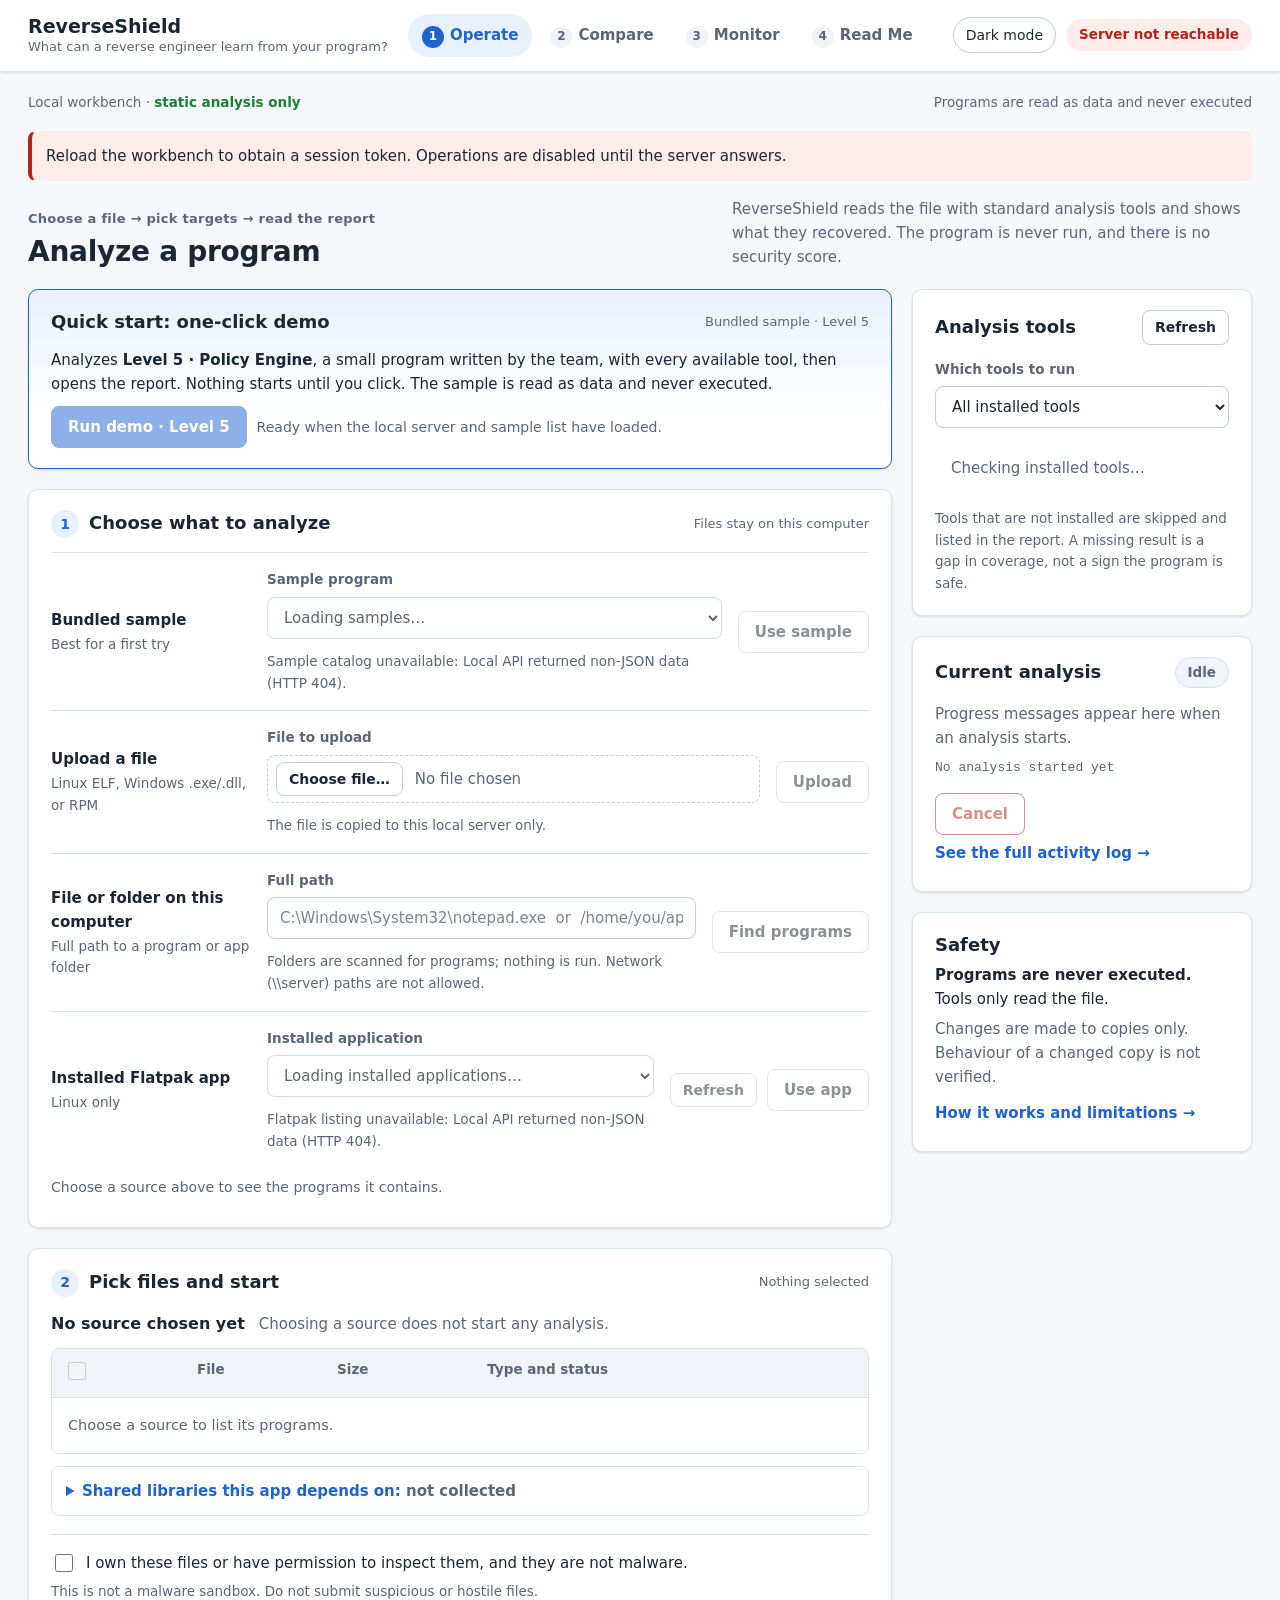
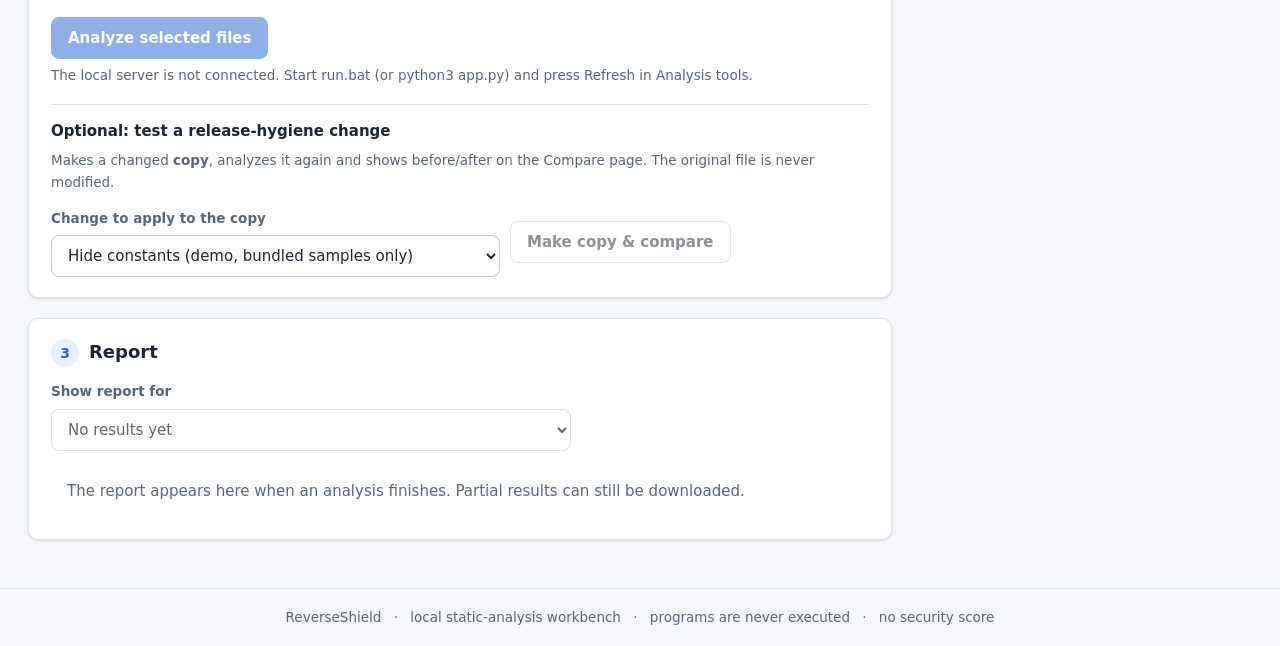
==== commit 9301a92a: "Day 3 (Nomai): API security, sanitized exports, DAST evidence and performance" ====
--- a/static/index.html
+++ b/static/index.html
@@ -96,7 +96,7 @@
         </section>
 
         <section id="evidencePanel" class="panel" aria-labelledby="resultsTitle" tabindex="-1">
-          <div class="panel-head"><h2 id="resultsTitle"><span class="step">3</span>Report</h2><a id="downloadReportBtn" class="btn compact" hidden download>Download full report (JSON)</a></div>
+          <div class="panel-head"><h2 id="resultsTitle"><span class="step">3</span>Report</h2><a id="downloadReportBtn" class="btn compact" hidden download>Download sanitized report</a></div>
           <div id="evidenceWarnings" class="notice warning" hidden></div>
           <label class="field result-target" for="resultTargetSelect"><span>Show report for</span><select id="resultTargetSelect" disabled><option value="">No results yet</option></select></label>
           <div id="evidenceContent"><p class="empty">The report appears here when an analysis finishes. Partial results can still be downloaded.</p></div>
@@ -130,7 +130,7 @@
   <section id="compare" class="page" hidden aria-labelledby="compareTitle">
     <div class="page-head">
       <div><p class="eyebrow">Original file vs. changed copy</p><h1 id="compareTitle">Compare before and after</h1></div>
-      <div class="actions"><a id="comparisonReportLink" class="btn" hidden download>Download full report (JSON)</a><a id="downloadArtifactBtn" class="btn" hidden download>Download changed copy</a></div>
+      <div class="actions"><a id="comparisonReportLink" class="btn" hidden download>Download sanitized report</a><a id="downloadArtifactBtn" class="btn" hidden download>Download changed copy</a></div>
     </div>
     <div id="comparisonEmpty" class="panel empty">No comparison yet. On the Operate page, choose a change under “Optional: test a release-hygiene change” and press <strong>Make copy &amp; compare</strong>.</div>
     <div id="comparisonContent" hidden>
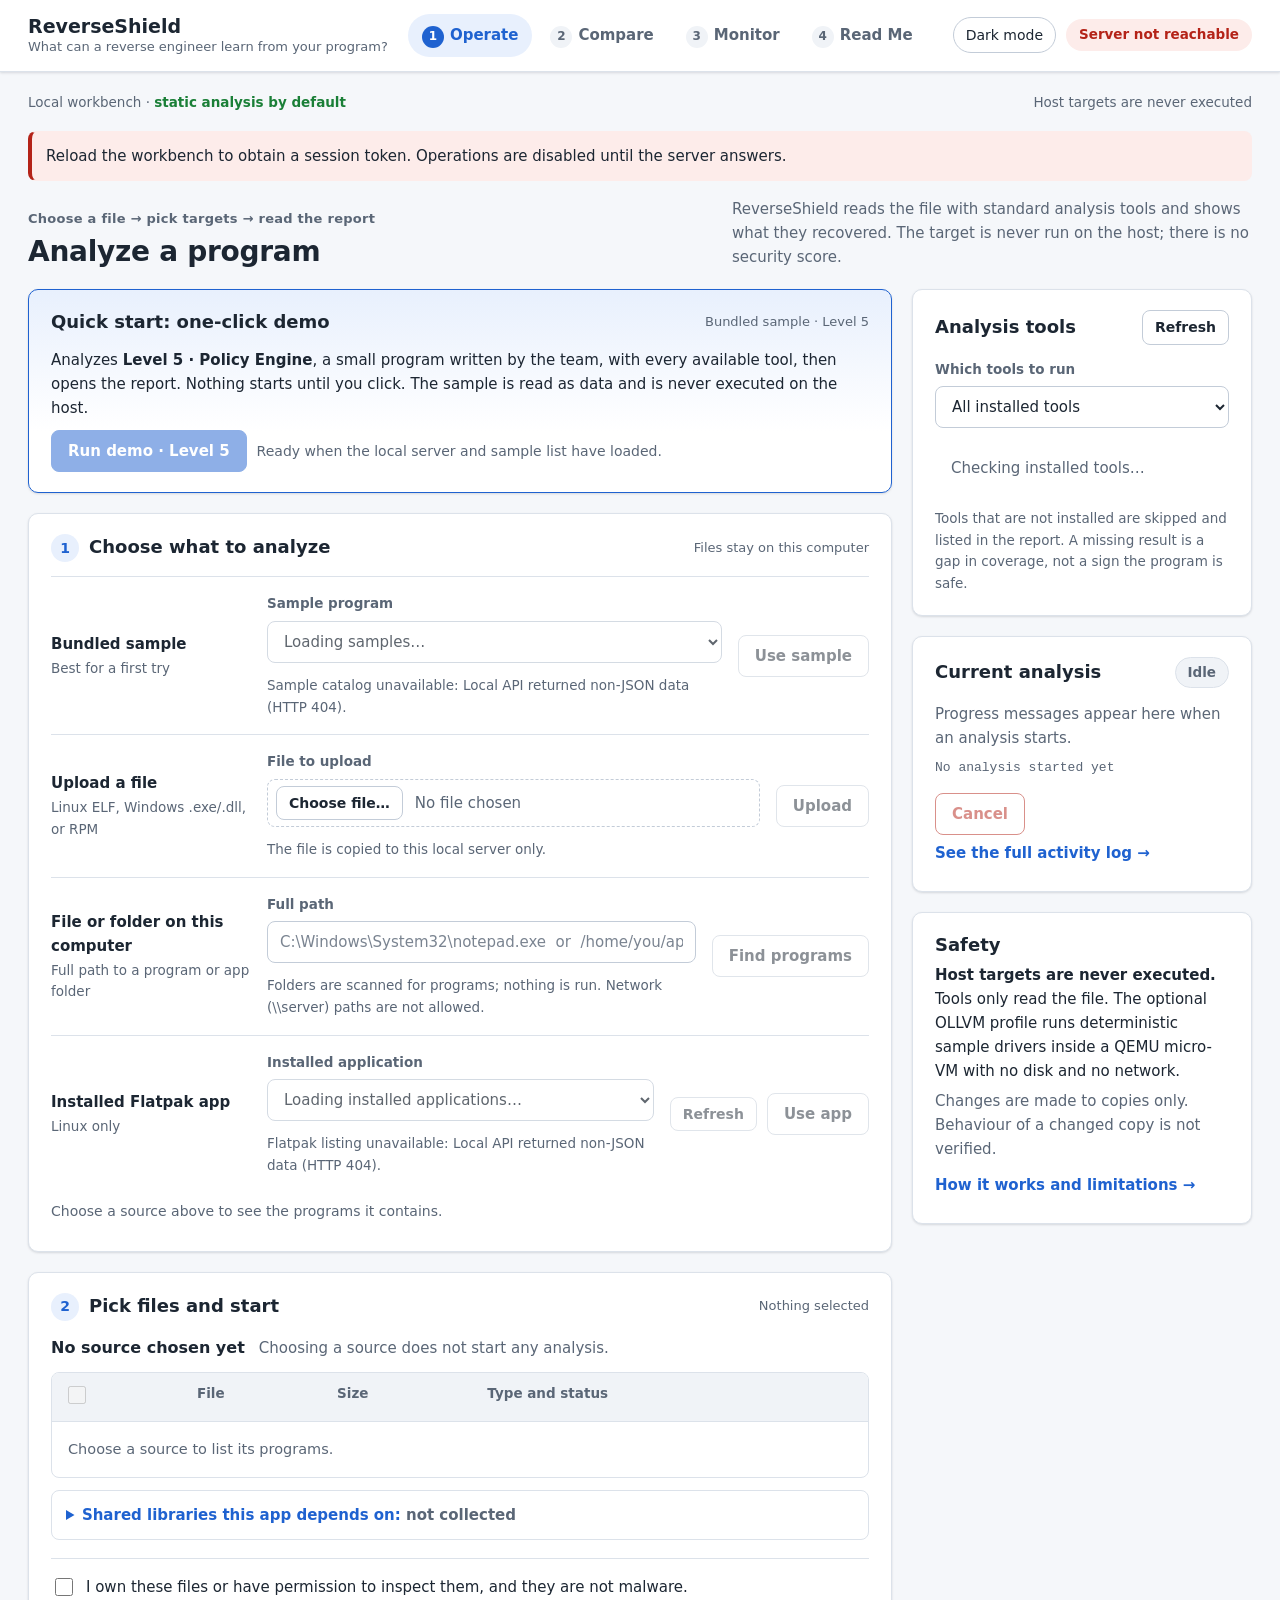
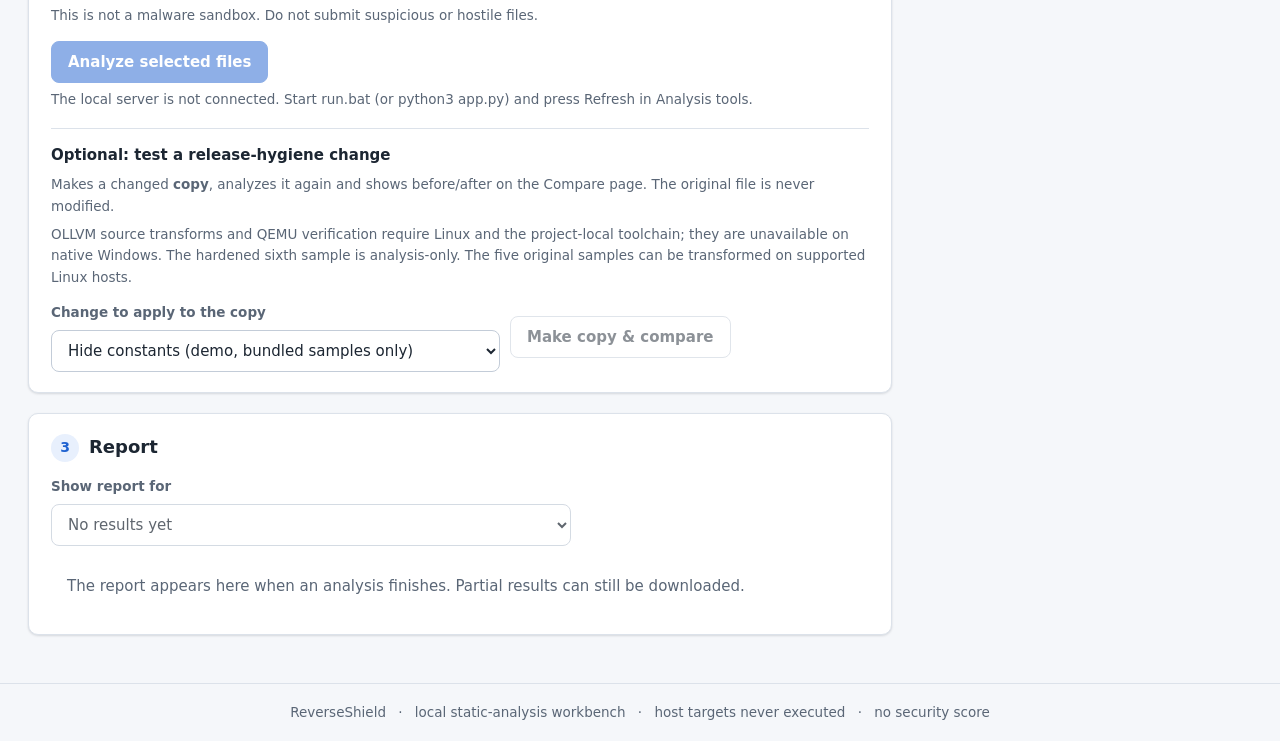
==== commit 18e58fe4: "feat(day4): integrate OLLVM scope, hardening evidence and release package - Enforce exact operation/" ====
--- a/static/index.html
+++ b/static/index.html
@@ -24,19 +24,19 @@
   </div>
 </header>
 <main id="main" class="wrap">
-  <div class="topline"><span>Local workbench · <strong>static analysis only</strong></span><span id="versionText">Programs are read as data and never executed</span></div>
+  <div class="topline"><span>Local workbench · <strong>static analysis by default</strong></span><span id="versionText">Host targets are never executed</span></div>
   <div id="globalMessage" class="notice" role="alert" hidden></div>
 
   <section id="operate" class="page" aria-labelledby="operateTitle">
     <div class="page-head">
       <div><p class="eyebrow">Choose a file → pick targets → read the report</p><h1 id="operateTitle">Analyze a program</h1></div>
-      <p class="muted">ReverseShield reads the file with standard analysis tools and shows what they recovered. The program is never run, and there is no security score.</p>
+      <p class="muted">ReverseShield reads the file with standard analysis tools and shows what they recovered. The target is never run on the host; there is no security score.</p>
     </div>
     <div class="workbench-layout">
       <div class="main-col">
         <section class="panel demo-panel" aria-labelledby="demoTitle">
           <div class="panel-head"><h2 id="demoTitle">Quick start: one-click demo</h2><span class="micro">Bundled sample · Level 5</span></div>
-          <p>Analyzes <strong>Level 5 · Policy Engine</strong>, a small program written by the team, with every available tool, then opens the report. Nothing starts until you click. The sample is read as data and never executed.</p>
+          <p>Analyzes <strong>Level 5 · Policy Engine</strong>, a small program written by the team, with every available tool, then opens the report. Nothing starts until you click. The sample is read as data and is never executed on the host.</p>
           <div class="actions"><button type="button" id="runDemoBtn" class="btn primary" disabled>Run demo · Level 5</button><span id="demoState" class="inline-state" role="status" aria-live="polite">Ready when the local server and sample list have loaded.</span></div>
         </section>
 
@@ -87,8 +87,9 @@
             <div class="compare-controls">
               <h3>Optional: test a release-hygiene change</h3>
               <p class="field-help">Makes a changed <strong>copy</strong>, analyzes it again and shows before/after on the Compare page. The original file is never modified.</p>
+              <p class="field-help">OLLVM source transforms and QEMU verification require Linux and the project-local toolchain; they are unavailable on native Windows. The hardened sixth sample is analysis-only. The five original samples can be transformed on supported Linux hosts.</p>
               <div class="actions">
-                <label class="field" for="protectionProfile"><span>Change to apply to the copy</span><select id="protectionProfile"><option value="constant_blinding">Hide constants (demo, bundled samples only)</option><option value="symbol_removal">Remove symbol names (bundled samples only)</option><option value="binary_hygiene">Remove debug info and build metadata (any one file)</option></select></label>
+                <label class="field" for="protectionProfile"><span>Change to apply to the copy</span><select id="protectionProfile"><option value="constant_blinding">Hide constants (demo, bundled samples only)</option><option value="symbol_removal">Remove symbol names (bundled samples only)</option><option value="ollvm_source">OLLVM obfuscation (stronger, bundled samples only)</option><option value="binary_hygiene">Remove debug info and build metadata (any one file)</option></select></label>
                 <button type="button" id="stripCompareBtn" class="btn" disabled>Make copy &amp; compare</button>
               </div>
             </div>
@@ -119,7 +120,7 @@
         </section>
         <section class="panel boundary" aria-labelledby="safetyTitle">
           <h2 id="safetyTitle">Safety</h2>
-          <p><strong>Programs are never executed.</strong> Tools only read the file.</p>
+          <p><strong>Host targets are never executed.</strong> Tools only read the file. The optional OLLVM profile runs deterministic sample drivers inside a QEMU micro-VM with no disk and no network.</p>
           <p class="muted">Changes are made to copies only. Behaviour of a changed copy is not verified.</p>
           <button type="button" class="text-button" data-page="readme">How it works and limitations →</button>
         </section>
@@ -196,13 +197,13 @@
       </article>
       <article class="panel prose">
         <h2>What a comparison shows</h2>
-        <p>You can apply one change to a <strong>copy</strong> and analyze it again: hide constants (demo), remove symbol names, or remove debug info and build metadata. The Compare page lists what changed, what did not, and which functions still match.</p>
-        <p>None of these changes is real protection or a security certificate. Ghidra can usually still recover the program logic.</p>
+        <p>You can apply one change to a <strong>copy</strong> and analyze it again: hide constants (demo), remove symbol names, remove debug info and build metadata, or use OLLVM on the five self-authored sample sources on Linux. The sixth hardened fixture is analysis-only. The Compare page lists what changed, what did not, and which functions still match.</p>
+        <p>These changes are demonstration-grade, not a security certificate. Ghidra may still recover program logic. OLLVM's limited QEMU driver checks do not prove general behaviour equivalence.</p>
         <h2>Hard limits</h2>
         <ul>
-          <li>Programs are never executed. Dynamic analysis is disabled.</li>
+          <li>Host targets are never executed. The optional OLLVM sample behaviour check runs only inside a QEMU micro-VM with no disk and no network.</li>
           <li>This is not a malware sandbox. Only use files you own or are allowed to inspect.</li>
-          <li>The behaviour of a changed copy is not tested.</li>
+          <li>Changed downloadable copies are not behaviour-tested. OLLVM's QEMU comparison runs separate deterministic driver builds from five self-authored sources, not the downloadable protected ELF and not arbitrary target behaviour.</li>
           <li>Missing pseudocode or graphs means “not collected”, not “secure”.</li>
           <li>Long tables and graphs are shortened on screen; the downloaded JSON report has everything collected.</li>
           <li>The page uses only local files: no web fonts, cloud services or tracking.</li>
@@ -211,7 +212,7 @@
     </div>
   </section>
 </main>
-<footer>ReverseShield <span>·</span> local static-analysis workbench <span>·</span> programs are never executed <span>·</span> no security score</footer>
+<footer>ReverseShield <span>·</span> local static-analysis workbench <span>·</span> host targets never executed <span>·</span> no security score</footer>
 <noscript><p class="notice">JavaScript is required to connect to the local analysis server.</p></noscript>
 </body>
 </html>
